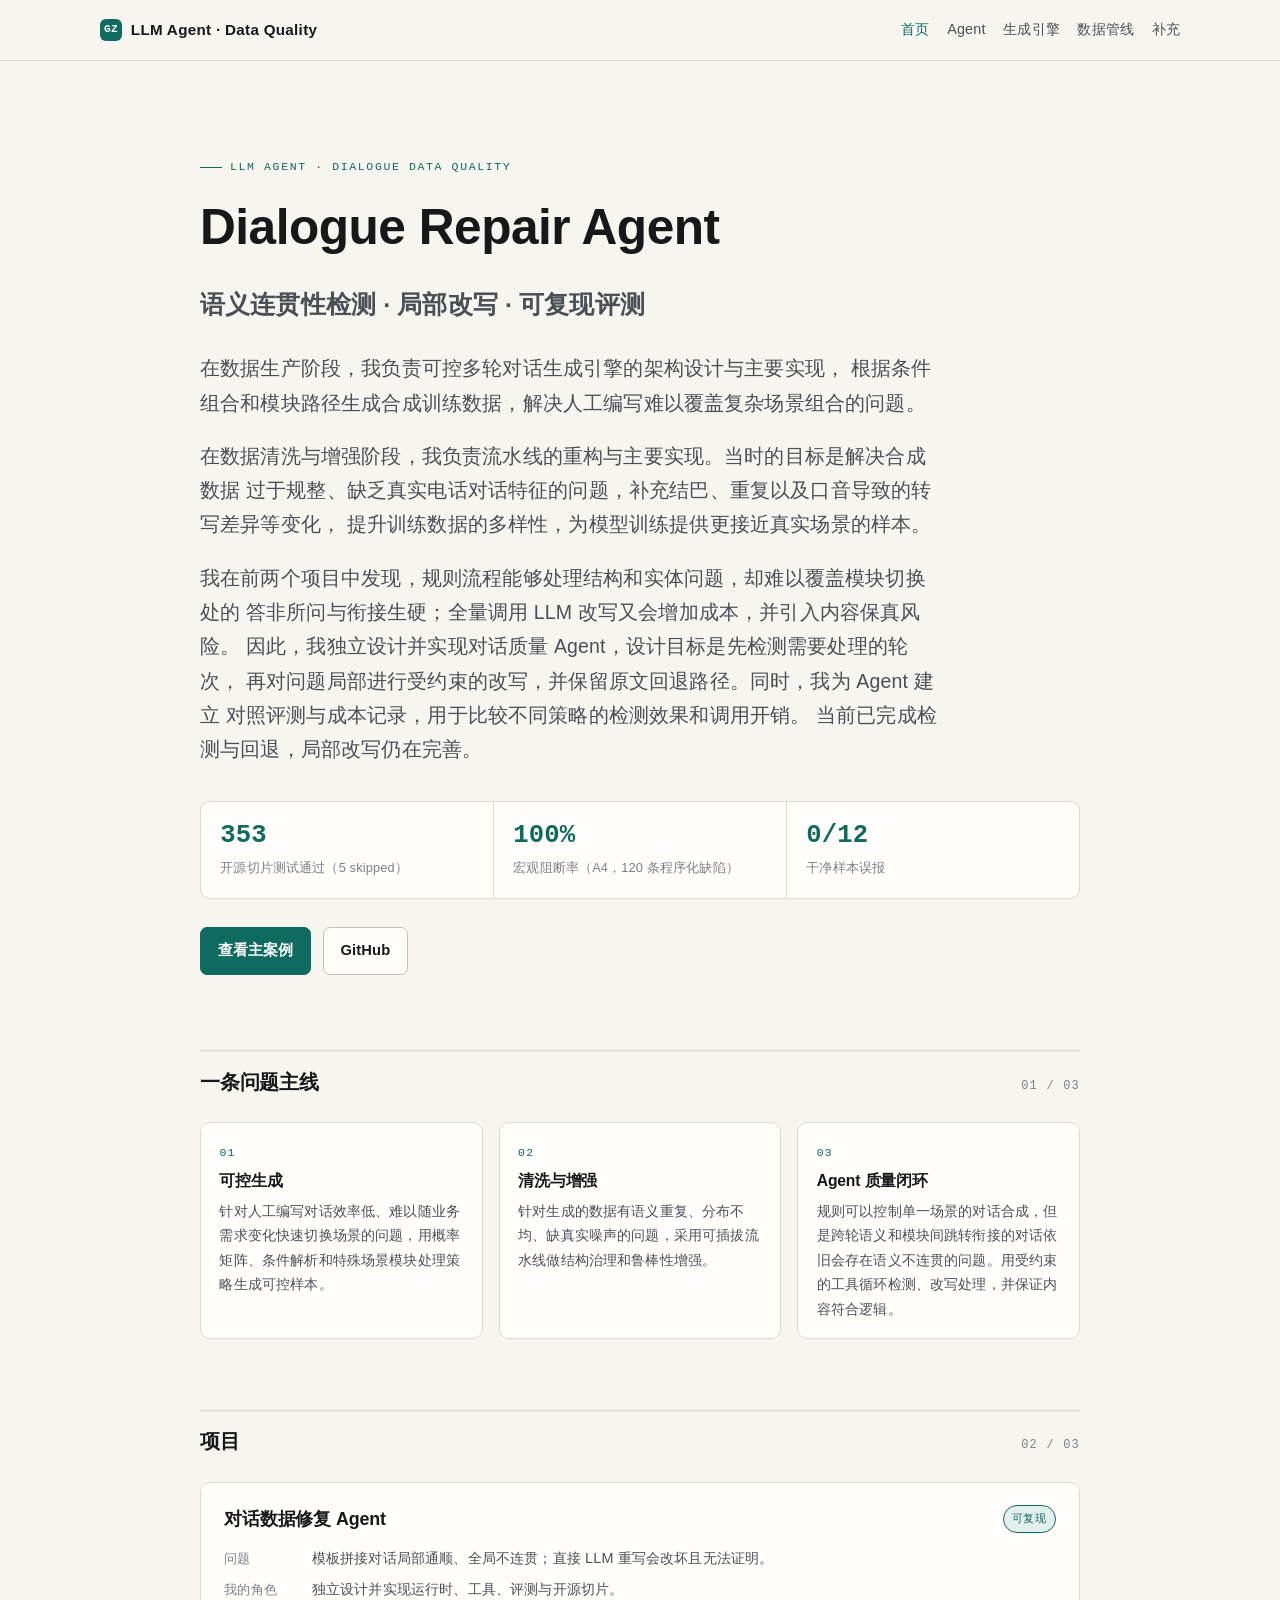
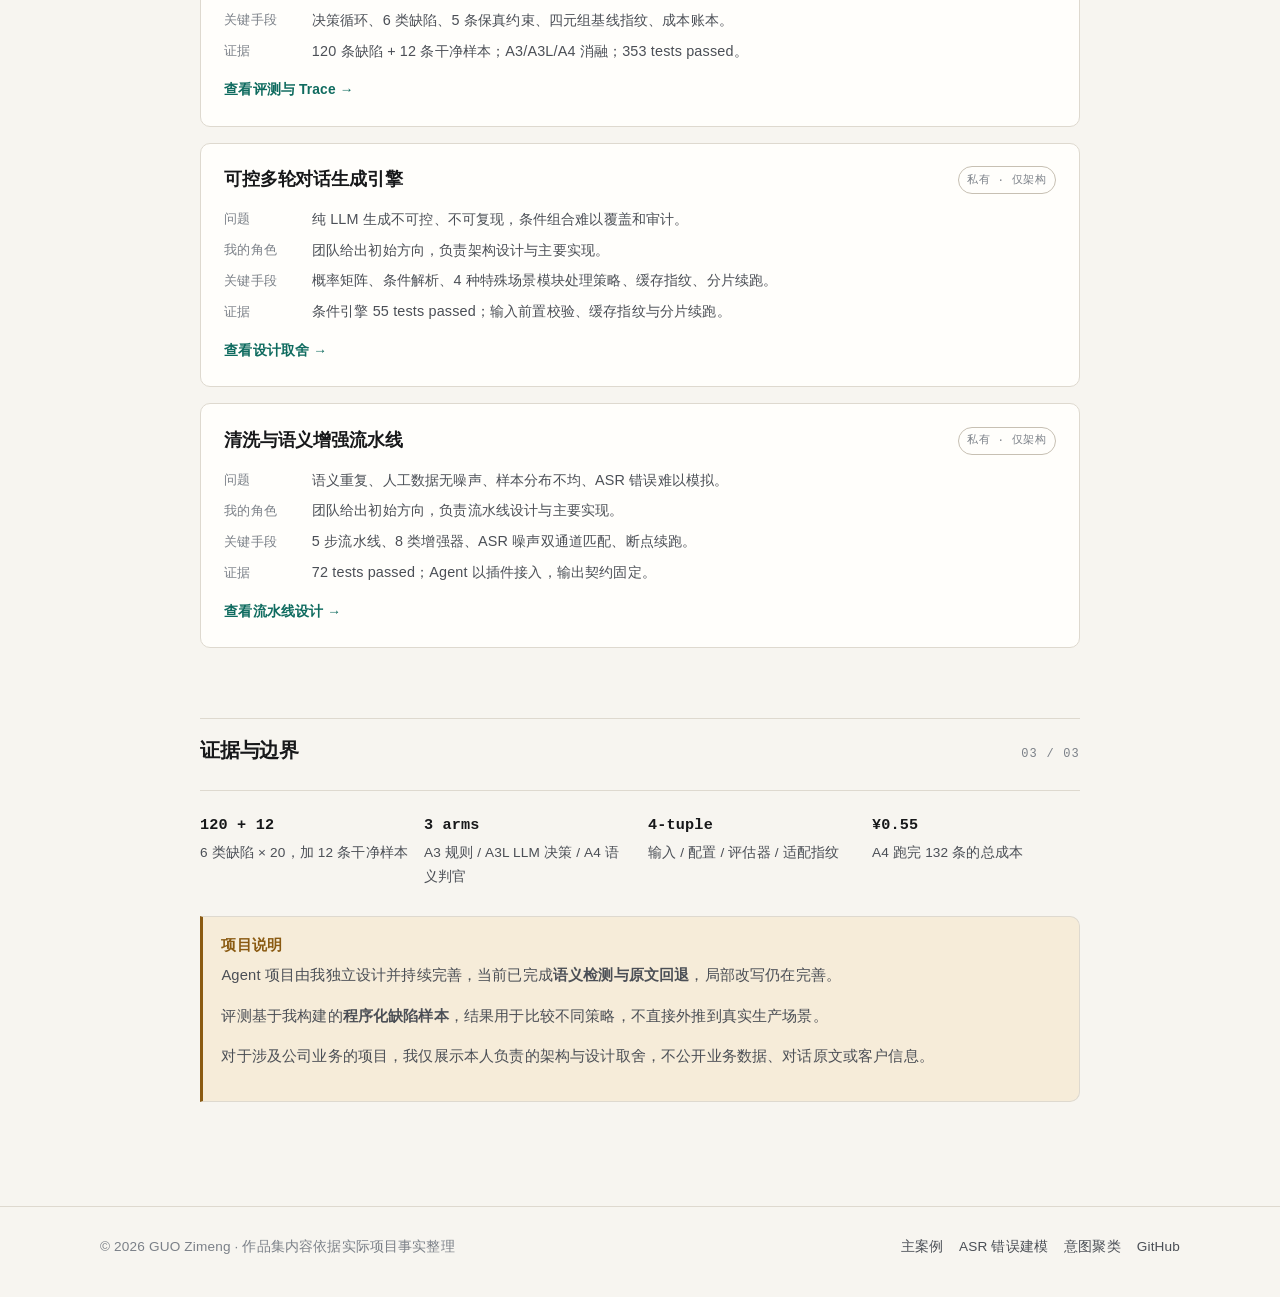
==== index.html @ b01780f3 "docs: enhance clarity in agent and generator documentation" ====
<!DOCTYPE html>
<html lang="zh-CN">
<head>
  <meta charset="utf-8">
  <meta name="viewport" content="width=device-width, initial-scale=1">
  <title>LLM Agent · 对话数据质量 | Portfolio</title>
  <meta name="description" content="LLM Agent 工程作品集：可控多轮对话生成、训练数据清洗与增强、可复现评测的对话修复 Agent。">
  <meta name="theme-color" content="#f7f5f0">
  <link rel="stylesheet" href="assets/css/site.css">
  <script src="assets/js/site.js" defer></script>
</head>
<body>
  <a class="skip-link" href="#main">跳到正文</a>

  <header class="site-header">
    <div class="wrap-wide">
      <a class="brand" href="index.html">
        <span class="brand-mark" aria-hidden="true">GZ</span>
        <span>LLM Agent · Data Quality</span>
      </a>
      <nav class="site-nav" aria-label="主导航">
        <a href="index.html" aria-current="page">首页</a>
        <a href="cases/agent/index.html">Agent</a>
        <a href="cases/generator/index.html">生成引擎</a>
        <a href="cases/pipeline/index.html">数据管线</a>
        <a class="optional" href="notes/asr-error-modeling.html">补充</a>
      </nav>
    </div>
  </header>

  <main id="main">
    <section class="hero">
      <div class="wrap">
        <p class="eyebrow">LLM Agent · Dialogue Data Quality</p>
        <h1>Dialogue Repair Agent</h1>
        <p class="hero-subtitle">语义连贯性检测 · 局部改写 · 可复现评测</p>
        <div class="lede">
          <p>
            在数据生产阶段，我负责可控多轮对话生成引擎的架构设计与主要实现，
            根据条件组合和模块路径生成合成训练数据，解决人工编写难以覆盖复杂场景组合的问题。
          </p>
          <p>
            在数据清洗与增强阶段，我负责流水线的重构与主要实现。当时的目标是解决合成数据
            过于规整、缺乏真实电话对话特征的问题，补充结巴、重复以及口音导致的转写差异等变化，
            提升训练数据的多样性，为模型训练提供更接近真实场景的样本。
          </p>
          <p>
            我在前两个项目中发现，规则流程能够处理结构和实体问题，却难以覆盖模块切换处的
            答非所问与衔接生硬；全量调用 LLM 改写又会增加成本，并引入内容保真风险。
            因此，我独立设计并实现对话质量 Agent，设计目标是先检测需要处理的轮次，
            再对问题局部进行受约束的改写，并保留原文回退路径。同时，我为 Agent 建立
            对照评测与成本记录，用于比较不同策略的检测效果和调用开销。
            当前已完成检测与回退，局部改写仍在完善。
          </p>
        </div>

        <div class="stats" aria-label="关键结果">
          <div class="stat">
            <div class="stat-value">353</div>
            <div class="stat-label">开源切片测试通过（5 skipped）</div>
          </div>
          <div class="stat">
            <div class="stat-value">100%</div>
            <div class="stat-label">宏观阻断率（A4，120 条程序化缺陷）</div>
          </div>
          <div class="stat">
            <div class="stat-value">0/12</div>
            <div class="stat-label">干净样本误报</div>
          </div>
        </div>

        <div class="actions">
          <a class="btn btn-primary" href="cases/agent/index.html">查看主案例</a>
          <a class="btn" href="https://github.com/Soleil-gzm/dialogue-repair-agent">GitHub</a>
        </div>
      </div>
    </section>

    <section class="section">
      <div class="wrap">
        <div class="section-head">
          <h2>一条问题主线</h2>
          <span class="section-index">01 / 03</span>
        </div>
        <div class="lineage">
          <article class="lineage-step">
            <h3>可控生成</h3>
            <p>针对人工编写对话效率低、难以随业务需求变化快速切换场景的问题，用概率矩阵、条件解析和特殊场景模块处理策略生成可控样本。</p>
          </article>
          <article class="lineage-step">
            <h3>清洗与增强</h3>
            <p>针对生成的数据有语义重复、分布不均、缺真实噪声的问题，采用可插拔流水线做结构治理和鲁棒性增强。</p>
          </article>
          <article class="lineage-step">
            <h3>Agent 质量闭环</h3>
            <p>规则可以控制单一场景的对话合成，但是跨轮语义和模块间跳转衔接的对话依旧会存在语义不连贯的问题。用受约束的工具循环检测、改写处理，并保证内容符合逻辑。</p>
          </article>
        </div>
      </div>
    </section>

    <section class="section">
      <div class="wrap">
        <div class="section-head">
          <h2>项目</h2>
          <span class="section-index">02 / 03</span>
        </div>
        <div class="cards">
          <a class="card" href="cases/agent/index.html">
            <div class="card-top">
              <h3>对话数据修复 Agent</h3>
              <span class="card-tag live">可复现</span>
            </div>
            <dl>
              <dt>问题</dt>
              <dd>模板拼接对话局部通顺、全局不连贯；直接 LLM 重写会改坏且无法证明。</dd>
              <dt>我的角色</dt>
              <dd>独立设计并实现运行时、工具、评测与开源切片。</dd>
              <dt>关键手段</dt>
              <dd>决策循环、6 类缺陷、5 条保真约束、四元组基线指纹、成本账本。</dd>
              <dt>证据</dt>
              <dd>120 条缺陷 + 12 条干净样本；A3/A3L/A4 消融；353 tests passed。</dd>
            </dl>
            <span class="card-more">查看评测与 Trace →</span>
          </a>

          <a class="card" href="cases/generator/index.html">
            <div class="card-top">
              <h3>可控多轮对话生成引擎</h3>
              <span class="card-tag">私有 · 仅架构</span>
            </div>
            <dl>
              <dt>问题</dt>
              <dd>纯 LLM 生成不可控、不可复现，条件组合难以覆盖和审计。</dd>
              <dt>我的角色</dt>
              <dd>团队给出初始方向，负责架构设计与主要实现。</dd>
              <dt>关键手段</dt>
              <dd>概率矩阵、条件解析、4 种特殊场景模块处理策略、缓存指纹、分片续跑。</dd>
              <dt>证据</dt>
              <dd>条件引擎 55 tests passed；输入前置校验、缓存指纹与分片续跑。</dd>
            </dl>
            <span class="card-more">查看设计取舍 →</span>
          </a>

          <a class="card" href="cases/pipeline/index.html">
            <div class="card-top">
              <h3>清洗与语义增强流水线</h3>
              <span class="card-tag">私有 · 仅架构</span>
            </div>
            <dl>
              <dt>问题</dt>
              <dd>语义重复、人工数据无噪声、样本分布不均、ASR 错误难以模拟。</dd>
              <dt>我的角色</dt>
              <dd>团队给出初始方向，负责流水线设计与主要实现。</dd>
              <dt>关键手段</dt>
              <dd>5 步流水线、8 类增强器、ASR 噪声双通道匹配、断点续跑。</dd>
              <dt>证据</dt>
              <dd>72 tests passed；Agent 以插件接入，输出契约固定。</dd>
            </dl>
            <span class="card-more">查看流水线设计 →</span>
          </a>
        </div>
      </div>
    </section>

    <section class="section">
      <div class="wrap">
        <div class="section-head">
          <h2>证据与边界</h2>
          <span class="section-index">03 / 03</span>
        </div>
        <div class="evidence">
          <div><b>120 + 12</b>6 类缺陷 × 20，加 12 条干净样本</div>
          <div><b>3 arms</b>A3 规则 / A3L LLM 决策 / A4 语义判官</div>
          <div><b>4-tuple</b>输入 / 配置 / 评估器 / 适配指纹</div>
          <div><b>¥0.55</b>A4 跑完 132 条的总成本</div>
        </div>

        <div class="callout warn">
          <span class="callout-title">项目说明</span>
          <p>
            Agent 项目由我独立设计并持续完善，当前已完成<strong>语义检测与原文回退</strong>，局部改写仍在完善。
          </p>
          <p>
            评测基于我构建的<strong>程序化缺陷样本</strong>，结果用于比较不同策略，不直接外推到真实生产场景。
          </p>
          <p>
            对于涉及公司业务的项目，我仅展示本人负责的架构与设计取舍，不公开业务数据、对话原文或客户信息。
          </p>
        </div>
      </div>
    </section>
  </main>

  <footer class="site-footer">
    <div class="wrap-wide">
      <span>© 2026 GUO Zimeng · 作品集内容依据实际项目事实整理</span>
      <div class="footer-links">
        <a href="cases/agent/index.html">主案例</a>
        <a href="notes/asr-error-modeling.html">ASR 错误建模</a>
        <a href="notes/intent-clustering.html">意图聚类</a>
        <a href="https://github.com/Soleil-gzm/dialogue-repair-agent">GitHub</a>
      </div>
    </div>
  </footer>
</body>
</html>
---- assets/css/site.css ----
:root {
  --paper: #f7f5f0;
  --surface: #fffefb;
  --ink: #17181a;
  --ink-soft: #4b4f56;
  --ink-mute: #7b8088;
  --line: #ded9cf;
  --line-strong: #c7c0b3;
  --accent: #0f6b5f;
  --accent-soft: #e3efec;
  --warn: #8a5a12;
  --warn-soft: #f6ecd9;
  --code: #f1eee7;
  --radius: 10px;
  --shadow: 0 1px 2px rgba(23, 24, 26, 0.04), 0 8px 24px rgba(23, 24, 26, 0.05);
  --max: 880px;
  --wide: 1080px;
  --font: -apple-system, BlinkMacSystemFont, "Segoe UI", "Noto Sans SC",
    "PingFang SC", "Hiragino Sans GB", "Microsoft YaHei", sans-serif;
  --mono: ui-monospace, SFMono-Regular, "SF Mono", Menlo, Consolas,
    "Liberation Mono", monospace;
}

*,
*::before,
*::after {
  box-sizing: border-box;
}

html {
  -webkit-text-size-adjust: 100%;
  scroll-behavior: smooth;
}

body {
  margin: 0;
  background: var(--paper);
  color: var(--ink);
  font-family: var(--font);
  font-size: 16px;
  line-height: 1.75;
  letter-spacing: 0.01em;
}

img,
svg {
  max-width: 100%;
  height: auto;
}

a {
  color: var(--accent);
  text-decoration-thickness: 1px;
  text-underline-offset: 3px;
}

a:hover {
  text-decoration-thickness: 2px;
}

a:focus-visible,
button:focus-visible {
  outline: 2px solid var(--accent);
  outline-offset: 3px;
  border-radius: 3px;
}

h1,
h2,
h3,
h4 {
  line-height: 1.3;
  letter-spacing: -0.01em;
  margin: 0 0 0.6em;
}

h1 {
  font-size: clamp(2rem, 5vw, 3.1rem);
  font-weight: 700;
}

h2 {
  font-size: clamp(1.35rem, 3vw, 1.75rem);
  margin-top: 2.4em;
  padding-top: 1.1em;
  border-top: 1px solid var(--line);
}

h3 {
  font-size: 1.1rem;
  margin-top: 1.8em;
}

p {
  margin: 0 0 1em;
}

ul,
ol {
  padding-left: 1.3em;
  margin: 0 0 1em;
}

li {
  margin-bottom: 0.4em;
}

strong {
  font-weight: 650;
}

code {
  font-family: var(--mono);
  font-size: 0.88em;
  background: var(--code);
  border: 1px solid var(--line);
  border-radius: 4px;
  padding: 0.08em 0.35em;
}

pre {
  position: relative;
  background: #1d2024;
  color: #e9e6df;
  border-radius: var(--radius);
  padding: 1.1rem 1.2rem;
  overflow-x: auto;
  font-size: 0.85rem;
  line-height: 1.65;
  margin: 1.2em 0;
}

pre code {
  background: none;
  border: 0;
  padding: 0;
  color: inherit;
  font-size: inherit;
}

blockquote {
  margin: 1.4em 0;
  padding: 0.2em 0 0.2em 1.1em;
  border-left: 3px solid var(--line-strong);
  color: var(--ink-soft);
}

table {
  width: 100%;
  border-collapse: collapse;
  margin: 1.2em 0;
  font-size: 0.92rem;
}

th,
td {
  text-align: left;
  padding: 0.65em 0.7em;
  border-bottom: 1px solid var(--line);
  vertical-align: top;
}

th {
  font-weight: 650;
  color: var(--ink-soft);
  font-size: 0.82rem;
  letter-spacing: 0.06em;
  text-transform: uppercase;
  border-bottom-color: var(--line-strong);
}

tbody tr:hover {
  background: rgba(15, 107, 95, 0.035);
}

.wrap {
  width: min(100% - 2.5rem, var(--max));
  margin-inline: auto;
}

.wrap-wide {
  width: min(100% - 2.5rem, var(--wide));
  margin-inline: auto;
}

/* ---------- header ---------- */

.site-header {
  position: sticky;
  top: 0;
  z-index: 20;
  background: rgba(247, 245, 240, 0.92);
  border-bottom: 1px solid var(--line);
  backdrop-filter: blur(10px);
}

.site-header .wrap-wide {
  display: flex;
  align-items: center;
  justify-content: space-between;
  gap: 1rem;
  min-height: 60px;
}

.brand {
  display: flex;
  align-items: center;
  gap: 0.55rem;
  color: var(--ink);
  text-decoration: none;
  font-weight: 650;
  font-size: 0.95rem;
  letter-spacing: 0.02em;
}

.brand-mark {
  width: 22px;
  height: 22px;
  border-radius: 6px;
  background: var(--accent);
  color: #fff;
  display: grid;
  place-items: center;
  font-family: var(--mono);
  font-size: 0.7rem;
  font-weight: 700;
}

.site-nav {
  display: flex;
  align-items: center;
  gap: 1.1rem;
  font-size: 0.9rem;
}

.site-nav a {
  color: var(--ink-soft);
  text-decoration: none;
}

.site-nav a:hover,
.site-nav a[aria-current="page"] {
  color: var(--accent);
}

/* ---------- hero ---------- */

.hero {
  padding: clamp(3rem, 8vw, 5.5rem) 0 2.5rem;
}

.hero-subtitle {
  margin-top: -0.25em;
  color: var(--ink-soft);
  font-size: clamp(1.2rem, 2.5vw, 1.55rem);
  font-weight: 600;
}

.eyebrow {
  display: inline-flex;
  align-items: center;
  gap: 0.5rem;
  font-family: var(--mono);
  font-size: 0.72rem;
  letter-spacing: 0.14em;
  text-transform: uppercase;
  color: var(--accent);
  margin-bottom: 1.1rem;
}

.eyebrow::before {
  content: "";
  width: 22px;
  height: 1px;
  background: var(--accent);
}

.lede {
  font-size: clamp(1.05rem, 2.2vw, 1.22rem);
  color: var(--ink-soft);
  max-width: 38em;
  margin-bottom: 1.6em;
}

.actions {
  display: flex;
  flex-wrap: wrap;
  gap: 0.7rem;
  margin-top: 1.8rem;
}

.btn {
  display: inline-flex;
  align-items: center;
  gap: 0.45rem;
  padding: 0.62rem 1.05rem;
  border-radius: 7px;
  border: 1px solid var(--line-strong);
  background: var(--surface);
  color: var(--ink);
  text-decoration: none;
  font-size: 0.92rem;
  font-weight: 600;
  transition: border-color 0.15s ease, background 0.15s ease;
}

.btn:hover {
  border-color: var(--accent);
  background: var(--accent-soft);
}

.btn-primary {
  background: var(--accent);
  border-color: var(--accent);
  color: #fff;
}

.btn-primary:hover {
  background: #0b544b;
  border-color: #0b544b;
  color: #fff;
}

/* ---------- stats ---------- */

.stats {
  display: grid;
  grid-template-columns: repeat(3, minmax(0, 1fr));
  gap: 1px;
  background: var(--line);
  border: 1px solid var(--line);
  border-radius: var(--radius);
  overflow: hidden;
  margin: 2.2rem 0 0;
}

.stat {
  background: var(--surface);
  padding: 1.15rem 1.2rem;
}

.stat-value {
  font-family: var(--mono);
  font-size: clamp(1.25rem, 3vw, 1.6rem);
  font-weight: 700;
  color: var(--accent);
  line-height: 1.2;
}

.stat-label {
  font-size: 0.8rem;
  color: var(--ink-mute);
  margin-top: 0.35rem;
}

/* ---------- sections ---------- */

.section {
  padding: 2.2rem 0;
}

.section-head {
  display: flex;
  align-items: baseline;
  justify-content: space-between;
  gap: 1rem;
  border-top: 1px solid var(--line);
  padding-top: 1.1rem;
  margin-bottom: 1.6rem;
}

.section-head h2 {
  margin: 0;
  padding: 0;
  border: 0;
  font-size: 1.25rem;
}

.section-index {
  font-family: var(--mono);
  font-size: 0.75rem;
  color: var(--ink-mute);
  letter-spacing: 0.1em;
}

/* ---------- lineage ---------- */

.lineage {
  display: grid;
  grid-template-columns: repeat(3, minmax(0, 1fr));
  gap: 1rem;
  counter-reset: step;
}

.lineage-step {
  position: relative;
  background: var(--surface);
  border: 1px solid var(--line);
  border-radius: var(--radius);
  padding: 1.2rem 1.15rem 1.1rem;
}

.lineage-step::before {
  counter-increment: step;
  content: "0" counter(step);
  display: block;
  font-family: var(--mono);
  font-size: 0.72rem;
  color: var(--accent);
  letter-spacing: 0.1em;
  margin-bottom: 0.55rem;
}

.lineage-step h3 {
  font-size: 0.98rem;
  margin: 0 0 0.45rem;
}

.lineage-step p {
  font-size: 0.87rem;
  color: var(--ink-soft);
  margin: 0;
}

.lineage-arrow {
  display: none;
}

/* ---------- project cards ---------- */

.cards {
  display: grid;
  gap: 1rem;
}

.card {
  display: block;
  background: var(--surface);
  border: 1px solid var(--line);
  border-radius: var(--radius);
  padding: 1.4rem 1.45rem;
  text-decoration: none;
  color: inherit;
  transition: border-color 0.15s ease, box-shadow 0.15s ease,
    transform 0.15s ease;
}

.card:hover {
  border-color: var(--line-strong);
  box-shadow: var(--shadow);
  transform: translateY(-1px);
}

.card-top {
  display: flex;
  align-items: center;
  justify-content: space-between;
  gap: 1rem;
  margin-bottom: 0.5rem;
}

.card h3 {
  margin: 0;
  font-size: 1.12rem;
}

.card-tag {
  flex: none;
  font-family: var(--mono);
  font-size: 0.68rem;
  letter-spacing: 0.06em;
  padding: 0.22rem 0.5rem;
  border-radius: 999px;
  border: 1px solid var(--line-strong);
  color: var(--ink-mute);
  white-space: nowrap;
}

.card-tag.live {
  border-color: var(--accent);
  color: var(--accent);
  background: var(--accent-soft);
}

.card dl {
  display: grid;
  grid-template-columns: 5.2em minmax(0, 1fr);
  gap: 0.35rem 0.8rem;
  margin: 0.8rem 0 0;
  font-size: 0.9rem;
}

.card dt {
  color: var(--ink-mute);
  font-size: 0.8rem;
  padding-top: 0.1rem;
}

.card dd {
  margin: 0;
  color: var(--ink-soft);
}

.card-more {
  display: inline-block;
  margin-top: 0.9rem;
  font-size: 0.86rem;
  color: var(--accent);
  font-weight: 600;
}

/* ---------- evidence strip ---------- */

.evidence {
  display: grid;
  grid-template-columns: repeat(4, minmax(0, 1fr));
  gap: 1rem;
  padding: 1.3rem 0 0.4rem;
  border-top: 1px solid var(--line);
}

.evidence div {
  font-size: 0.85rem;
  color: var(--ink-soft);
}

.evidence b {
  display: block;
  font-family: var(--mono);
  font-size: 0.95rem;
  color: var(--ink);
  margin-bottom: 0.15rem;
}

/* ---------- callout ---------- */

.callout {
  border: 1px solid var(--line);
  border-left: 3px solid var(--accent);
  background: var(--surface);
  border-radius: 0 var(--radius) var(--radius) 0;
  padding: 1rem 1.15rem;
  margin: 1.4em 0;
  font-size: 0.92rem;
  color: var(--ink-soft);
}

.callout-title {
  display: block;
  font-weight: 650;
  color: var(--ink);
  margin-bottom: 0.3rem;
}

.callout.warn {
  border-left-color: var(--warn);
  background: var(--warn-soft);
}

.callout.warn .callout-title {
  color: var(--warn);
}

/* ---------- case page ---------- */

.breadcrumb {
  display: flex;
  flex-wrap: wrap;
  gap: 0.45rem;
  align-items: center;
  font-size: 0.8rem;
  color: var(--ink-mute);
  padding-top: 1.6rem;
}

.breadcrumb a {
  color: var(--ink-mute);
  text-decoration: none;
}

.breadcrumb a:hover {
  color: var(--accent);
}

.case-hero {
  padding: 1.4rem 0 1rem;
}

.case-hero h1 {
  font-size: clamp(1.75rem, 4vw, 2.5rem);
  margin-bottom: 0.5rem;
}

.case-meta {
  display: flex;
  flex-wrap: wrap;
  gap: 0.5rem;
  margin: 1rem 0 0;
  font-family: var(--mono);
  font-size: 0.72rem;
  color: var(--ink-mute);
}

.case-meta span {
  border: 1px solid var(--line-strong);
  border-radius: 999px;
  padding: 0.18rem 0.55rem;
}

.figure {
  margin: 1.6rem 0;
  padding: 1.1rem;
  background: var(--surface);
  border: 1px solid var(--line);
  border-radius: var(--radius);
  overflow-x: auto;
}

.figure img,
.figure svg {
  display: block;
  width: 100%;
  margin-inline: auto;
}

.figure figcaption {
  margin-top: 0.7rem;
  font-size: 0.8rem;
  color: var(--ink-mute);
  text-align: center;
}

.decisions {
  display: grid;
  gap: 0.9rem;
  margin: 1.2rem 0;
}

.decision {
  background: var(--surface);
  border: 1px solid var(--line);
  border-radius: var(--radius);
  padding: 1rem 1.15rem;
}

.decision h3 {
  margin: 0 0 0.35rem;
  font-size: 0.98rem;
}

.decision p {
  margin: 0;
  font-size: 0.9rem;
  color: var(--ink-soft);
}

.decision .why {
  display: inline-block;
  margin-top: 0.55rem;
  font-size: 0.82rem;
  color: var(--accent);
  font-family: var(--mono);
}

.next-prev {
  display: flex;
  justify-content: space-between;
  gap: 1rem;
  border-top: 1px solid var(--line);
  padding: 1.4rem 0 0;
  margin-top: 2.5rem;
  font-size: 0.9rem;
}

.next-prev a {
  text-decoration: none;
  font-weight: 600;
}

.next-prev .label {
  display: block;
  font-family: var(--mono);
  font-size: 0.68rem;
  letter-spacing: 0.1em;
  color: var(--ink-mute);
  text-transform: uppercase;
  margin-bottom: 0.2rem;
}

/* ---------- footer ---------- */

.site-footer {
  border-top: 1px solid var(--line);
  margin-top: 3rem;
  padding: 1.8rem 0 2.4rem;
  font-size: 0.85rem;
  color: var(--ink-mute);
}

.site-footer .wrap-wide {
  display: flex;
  flex-wrap: wrap;
  justify-content: space-between;
  gap: 1rem;
}

.site-footer a {
  color: var(--ink-soft);
  text-decoration: none;
}

.site-footer a:hover {
  color: var(--accent);
}

.footer-links {
  display: flex;
  flex-wrap: wrap;
  gap: 1rem;
}

/* ---------- utilities ---------- */

.muted {
  color: var(--ink-mute);
}

.small {
  font-size: 0.86rem;
}

.mono {
  font-family: var(--mono);
}

.nowrap {
  white-space: nowrap;
}

.copy-btn {
  position: absolute;
  top: 0.55rem;
  right: 0.55rem;
  padding: 0.2rem 0.5rem;
  border: 1px solid #4a4f56;
  border-radius: 5px;
  background: #2a2e33;
  color: #cfcabf;
  font-family: var(--mono);
  font-size: 0.68rem;
  cursor: pointer;
}

.copy-btn:hover {
  border-color: #8f958f;
  color: #fff;
}

.skip-link {
  position: absolute;
  left: -9999px;
  top: 0;
  background: var(--ink);
  color: #fff;
  padding: 0.6rem 1rem;
  z-index: 100;
}

.skip-link:focus {
  left: 0;
}

/* ---------- responsive ---------- */

@media (max-width: 760px) {
  .lineage,
  .stats,
  .evidence {
    grid-template-columns: 1fr;
  }

  .stats {
    gap: 1px;
  }

  .stat {
    display: flex;
    align-items: baseline;
    justify-content: space-between;
    gap: 1rem;
  }

  .stat-label {
    margin: 0;
    text-align: right;
  }

  .site-nav {
    gap: 0.75rem;
    font-size: 0.82rem;
  }

  .site-nav a.optional {
    display: none;
  }

  .card dl {
    grid-template-columns: 4.6em minmax(0, 1fr);
  }

  .next-prev {
    flex-direction: column;
  }
}

@media (prefers-reduced-motion: reduce) {
  html {
    scroll-behavior: auto;
  }

  .card,
  .btn {
    transition: none;
  }
}

@media print {
  .site-header,
  .actions,
  .next-prev,
  .site-footer {
    display: none;
  }

  body {
    background: #fff;
  }

  a {
    color: inherit;
  }
}
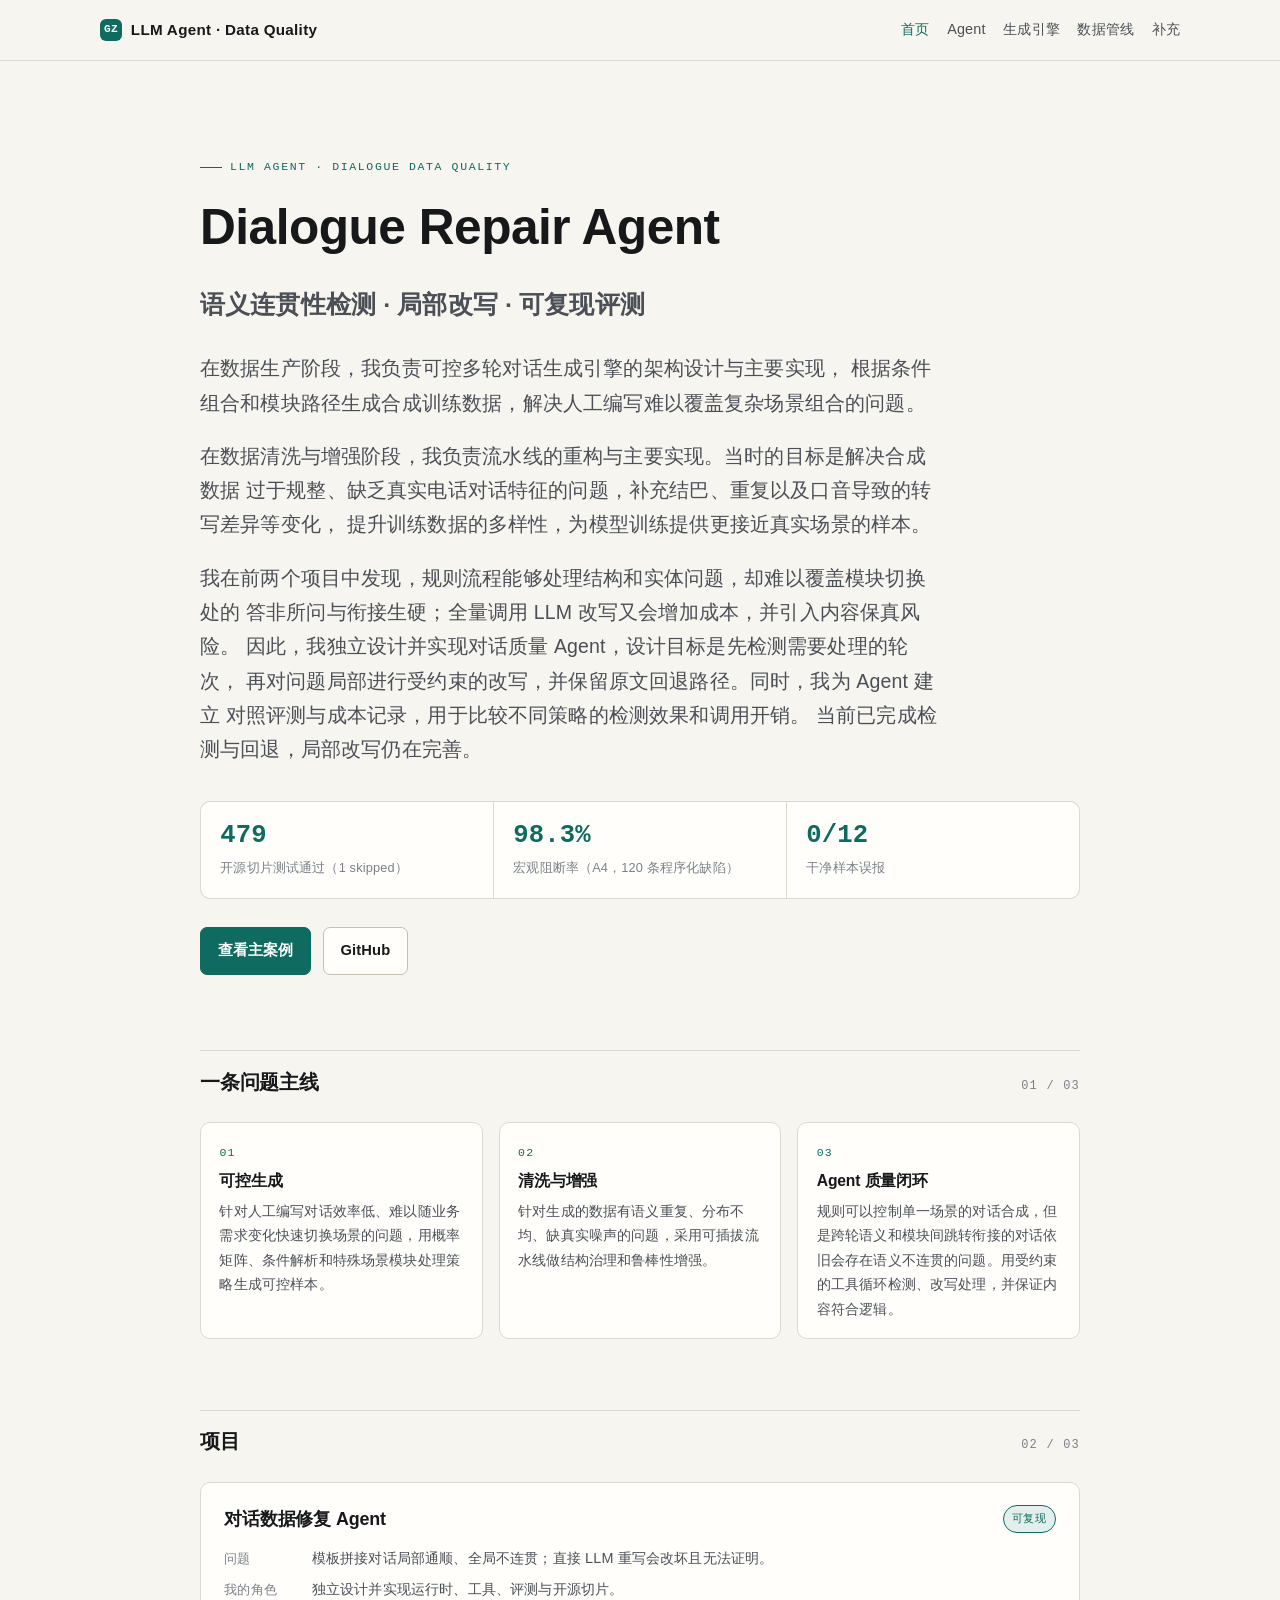
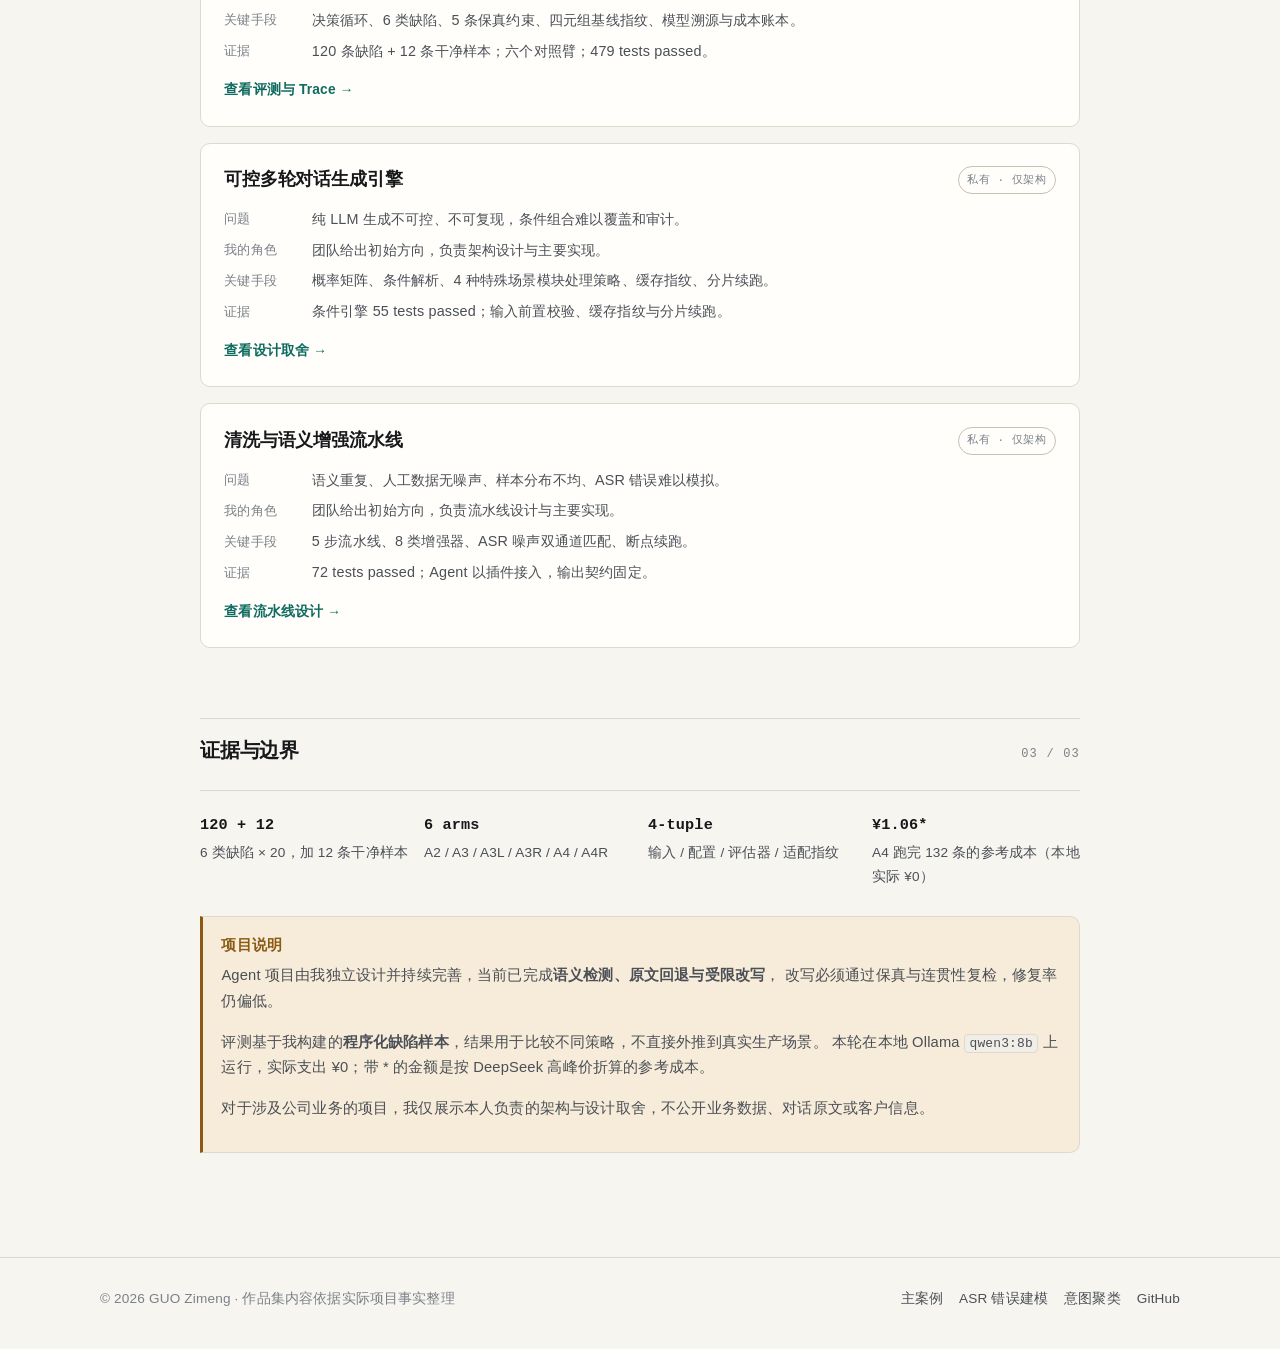
==== commit c485490e: "docs: publish six-arm local Ollama benchmark with reference cost" ====
--- a/index.html
+++ b/index.html
@@ -56,11 +56,11 @@
 
         <div class="stats" aria-label="关键结果">
           <div class="stat">
-            <div class="stat-value">353</div>
-            <div class="stat-label">开源切片测试通过（5 skipped）</div>
+            <div class="stat-value">479</div>
+            <div class="stat-label">开源切片测试通过（1 skipped）</div>
           </div>
           <div class="stat">
-            <div class="stat-value">100%</div>
+            <div class="stat-value">98.3%</div>
             <div class="stat-label">宏观阻断率（A4，120 条程序化缺陷）</div>
           </div>
           <div class="stat">
@@ -117,9 +117,9 @@
               <dt>我的角色</dt>
               <dd>独立设计并实现运行时、工具、评测与开源切片。</dd>
               <dt>关键手段</dt>
-              <dd>决策循环、6 类缺陷、5 条保真约束、四元组基线指纹、成本账本。</dd>
+              <dd>决策循环、6 类缺陷、5 条保真约束、四元组基线指纹、模型溯源与成本账本。</dd>
               <dt>证据</dt>
-              <dd>120 条缺陷 + 12 条干净样本；A3/A3L/A4 消融；353 tests passed。</dd>
+              <dd>120 条缺陷 + 12 条干净样本；六个对照臂；479 tests passed。</dd>
             </dl>
             <span class="card-more">查看评测与 Trace →</span>
           </a>
@@ -171,18 +171,21 @@
         </div>
         <div class="evidence">
           <div><b>120 + 12</b>6 类缺陷 × 20，加 12 条干净样本</div>
-          <div><b>3 arms</b>A3 规则 / A3L LLM 决策 / A4 语义判官</div>
+          <div><b>6 arms</b>A2 / A3 / A3L / A3R / A4 / A4R</div>
           <div><b>4-tuple</b>输入 / 配置 / 评估器 / 适配指纹</div>
-          <div><b>¥0.55</b>A4 跑完 132 条的总成本</div>
+          <div><b>¥1.06*</b>A4 跑完 132 条的参考成本（本地实际 ¥0）</div>
         </div>
 
         <div class="callout warn">
           <span class="callout-title">项目说明</span>
           <p>
-            Agent 项目由我独立设计并持续完善，当前已完成<strong>语义检测与原文回退</strong>，局部改写仍在完善。
+            Agent 项目由我独立设计并持续完善，当前已完成<strong>语义检测、原文回退与受限改写</strong>，
+            改写必须通过保真与连贯性复检，修复率仍偏低。
           </p>
           <p>
             评测基于我构建的<strong>程序化缺陷样本</strong>，结果用于比较不同策略，不直接外推到真实生产场景。
+            本轮在本地 Ollama <code>qwen3:8b</code> 上运行，实际支出 ¥0；带 * 的金额是按 DeepSeek
+            高峰价折算的参考成本。
           </p>
           <p>
             对于涉及公司业务的项目，我仅展示本人负责的架构与设计取舍，不公开业务数据、对话原文或客户信息。
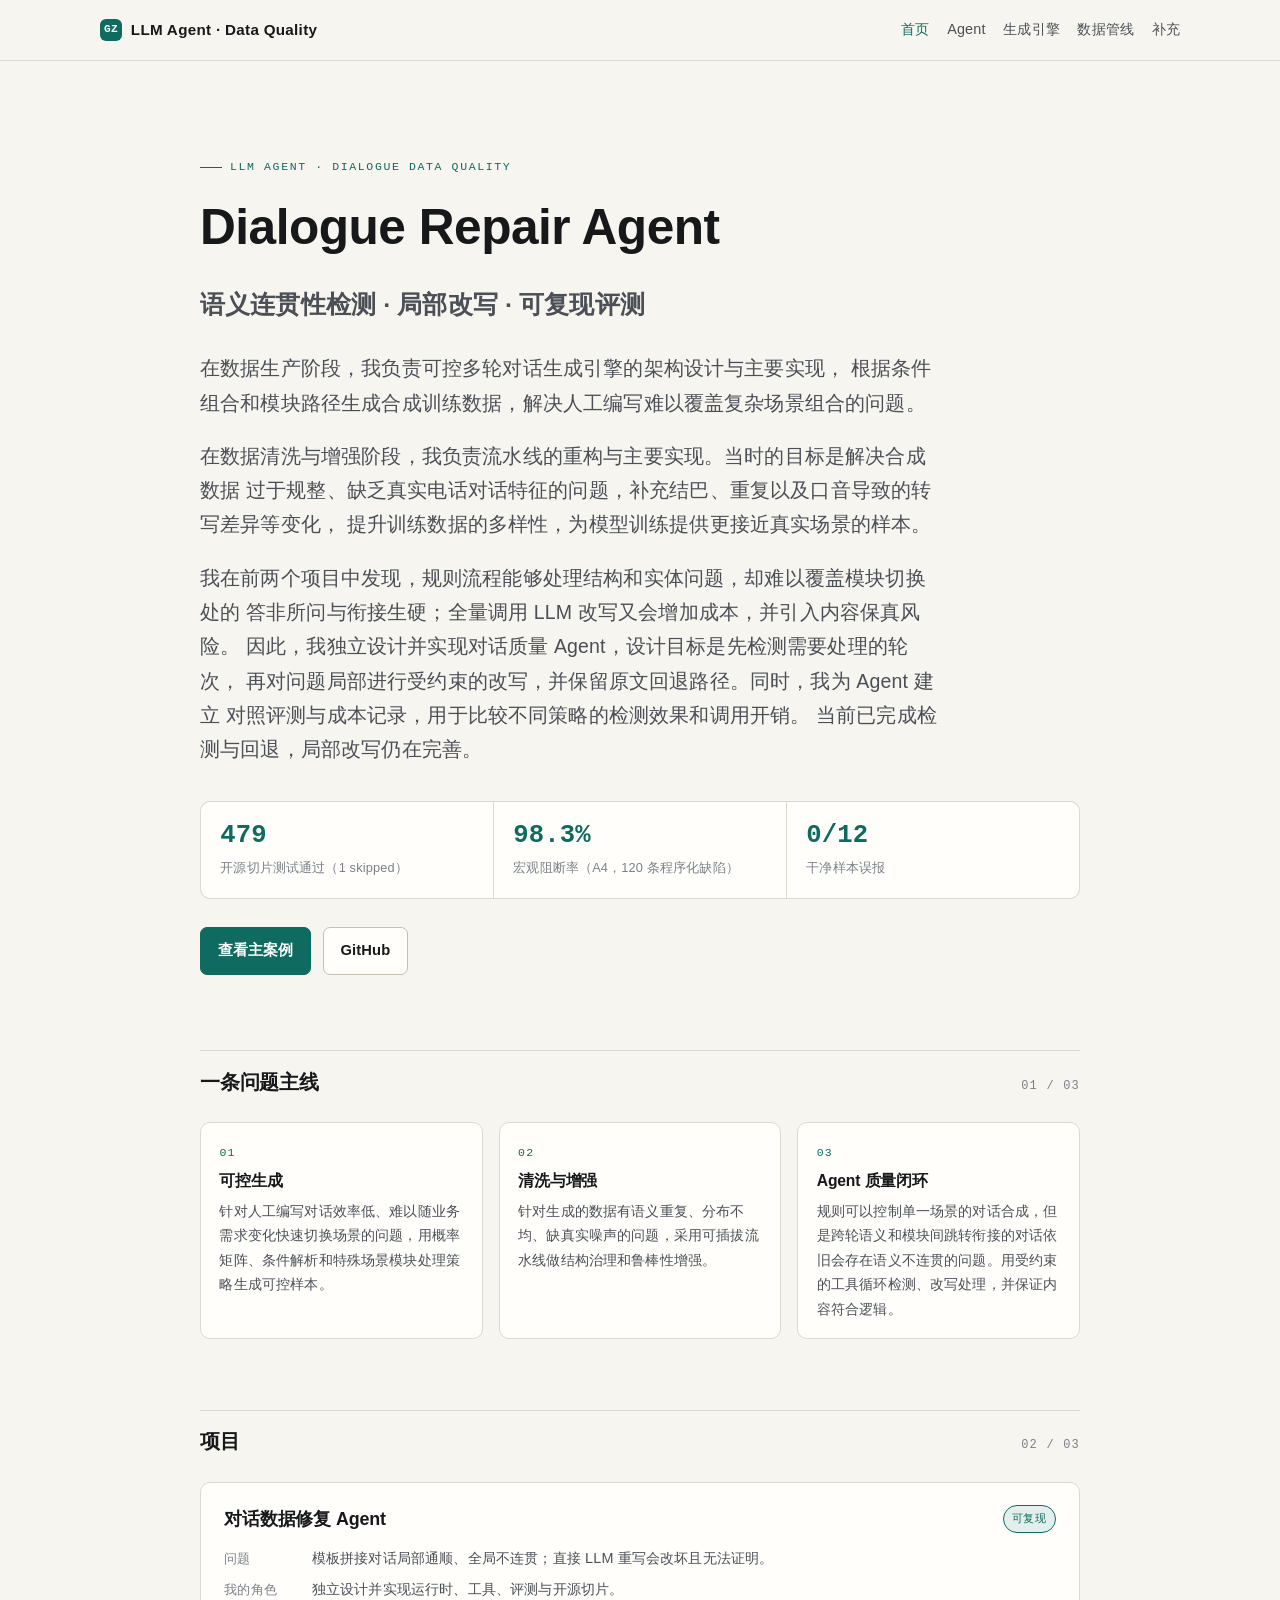
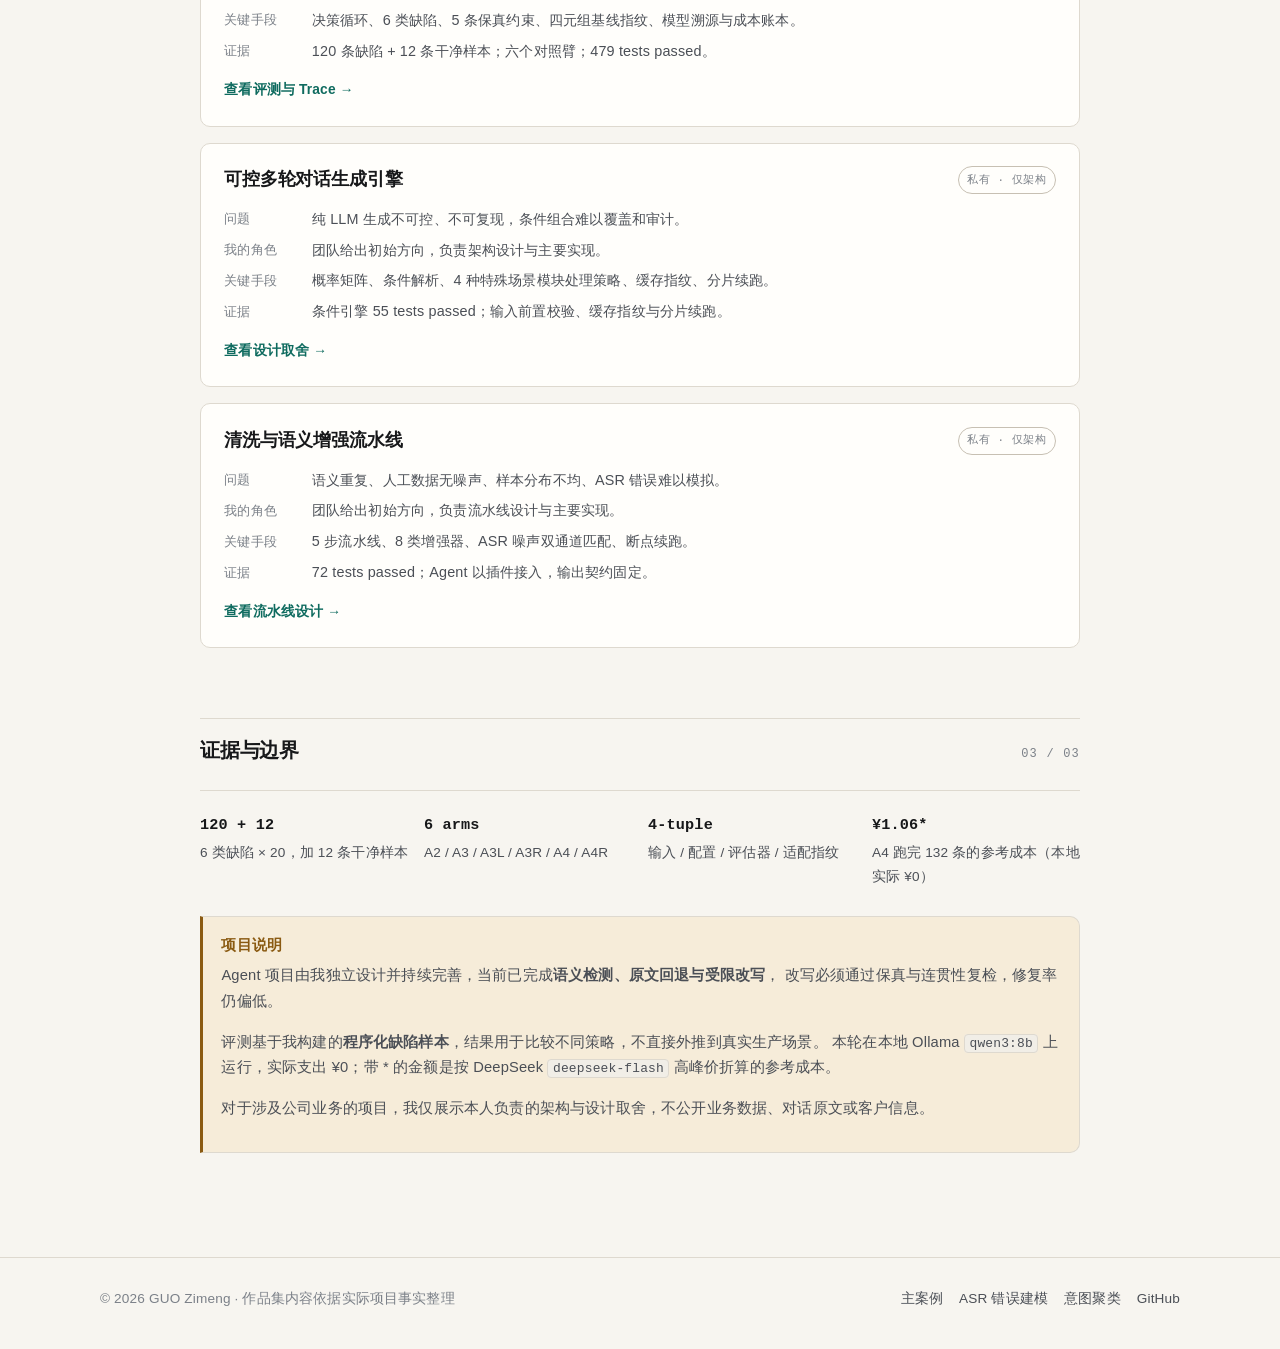
==== commit 78e90315: "docs: state reference pricing basis and refresh page metadata" ====
--- a/index.html
+++ b/index.html
@@ -185,7 +185,7 @@
           <p>
             评测基于我构建的<strong>程序化缺陷样本</strong>，结果用于比较不同策略，不直接外推到真实生产场景。
             本轮在本地 Ollama <code>qwen3:8b</code> 上运行，实际支出 ¥0；带 * 的金额是按 DeepSeek
-            高峰价折算的参考成本。
+            <code>deepseek-flash</code> 高峰价折算的参考成本。
           </p>
           <p>
             对于涉及公司业务的项目，我仅展示本人负责的架构与设计取舍，不公开业务数据、对话原文或客户信息。
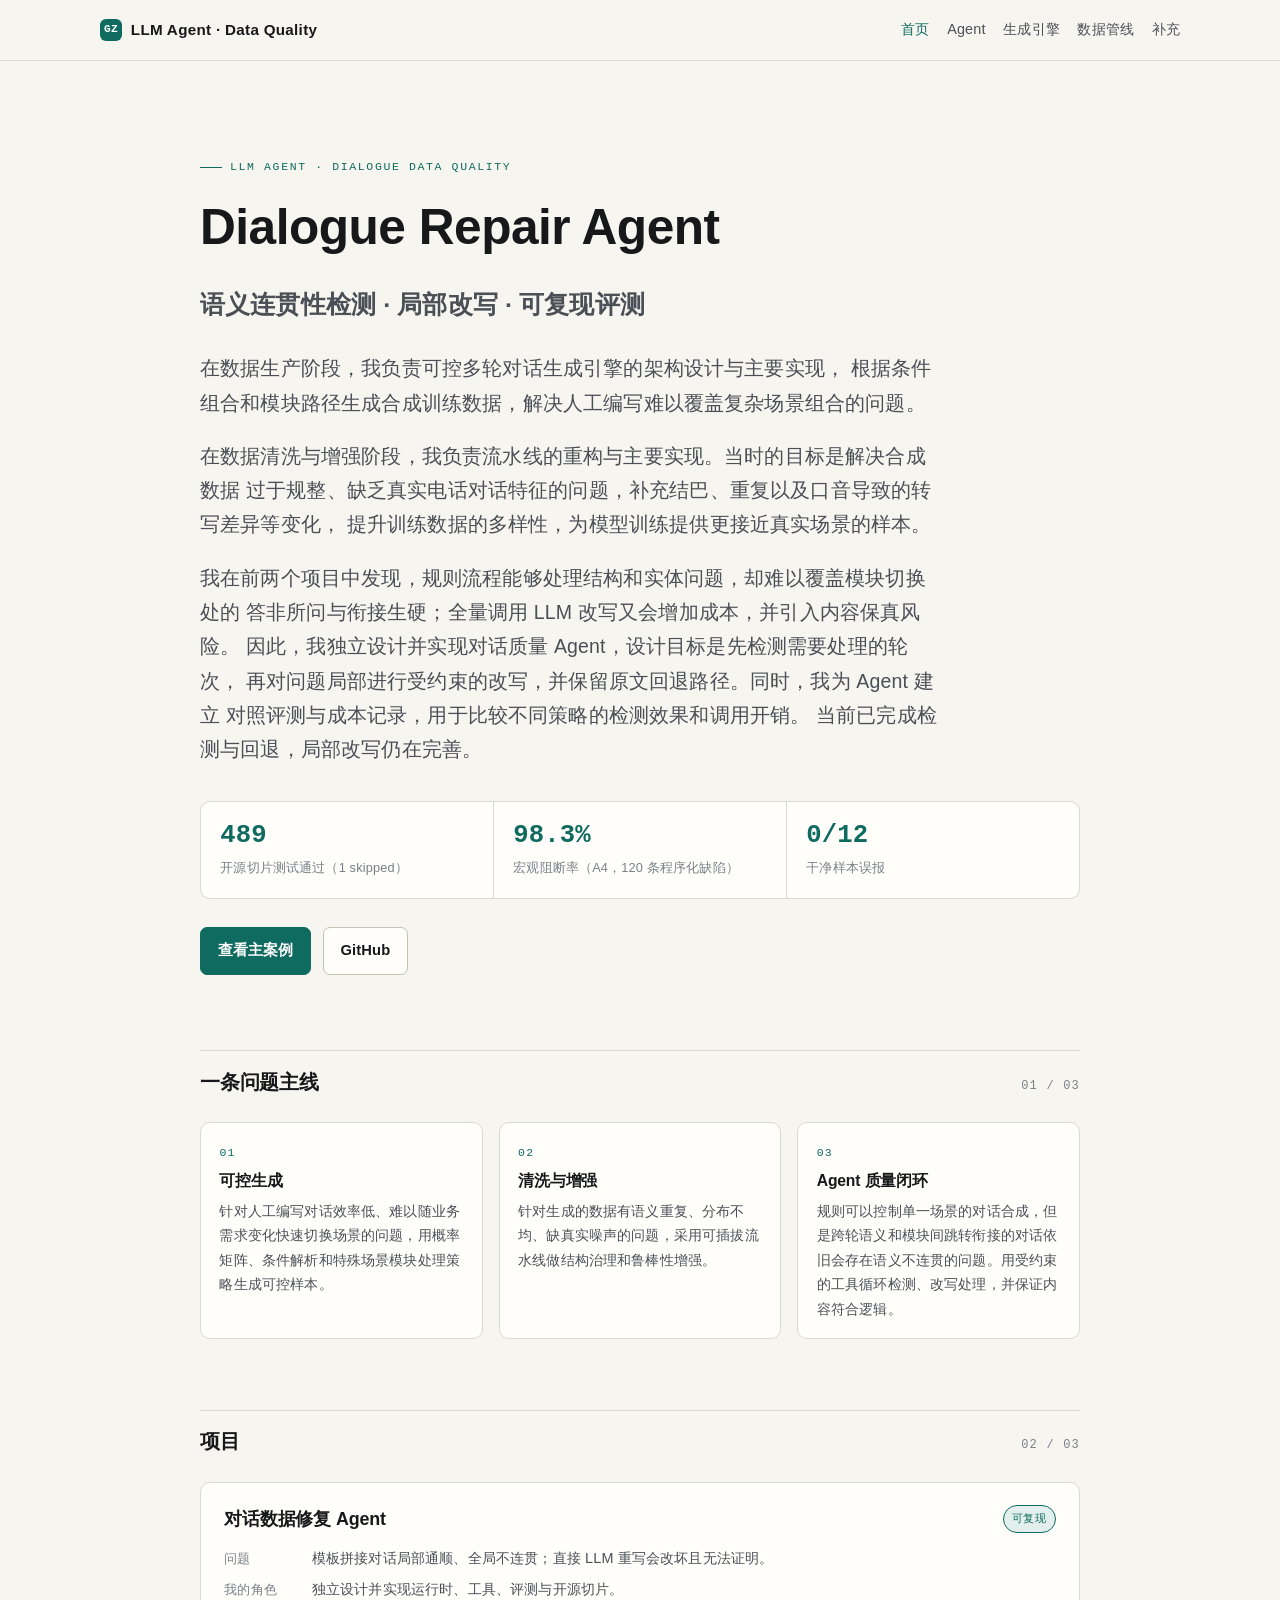
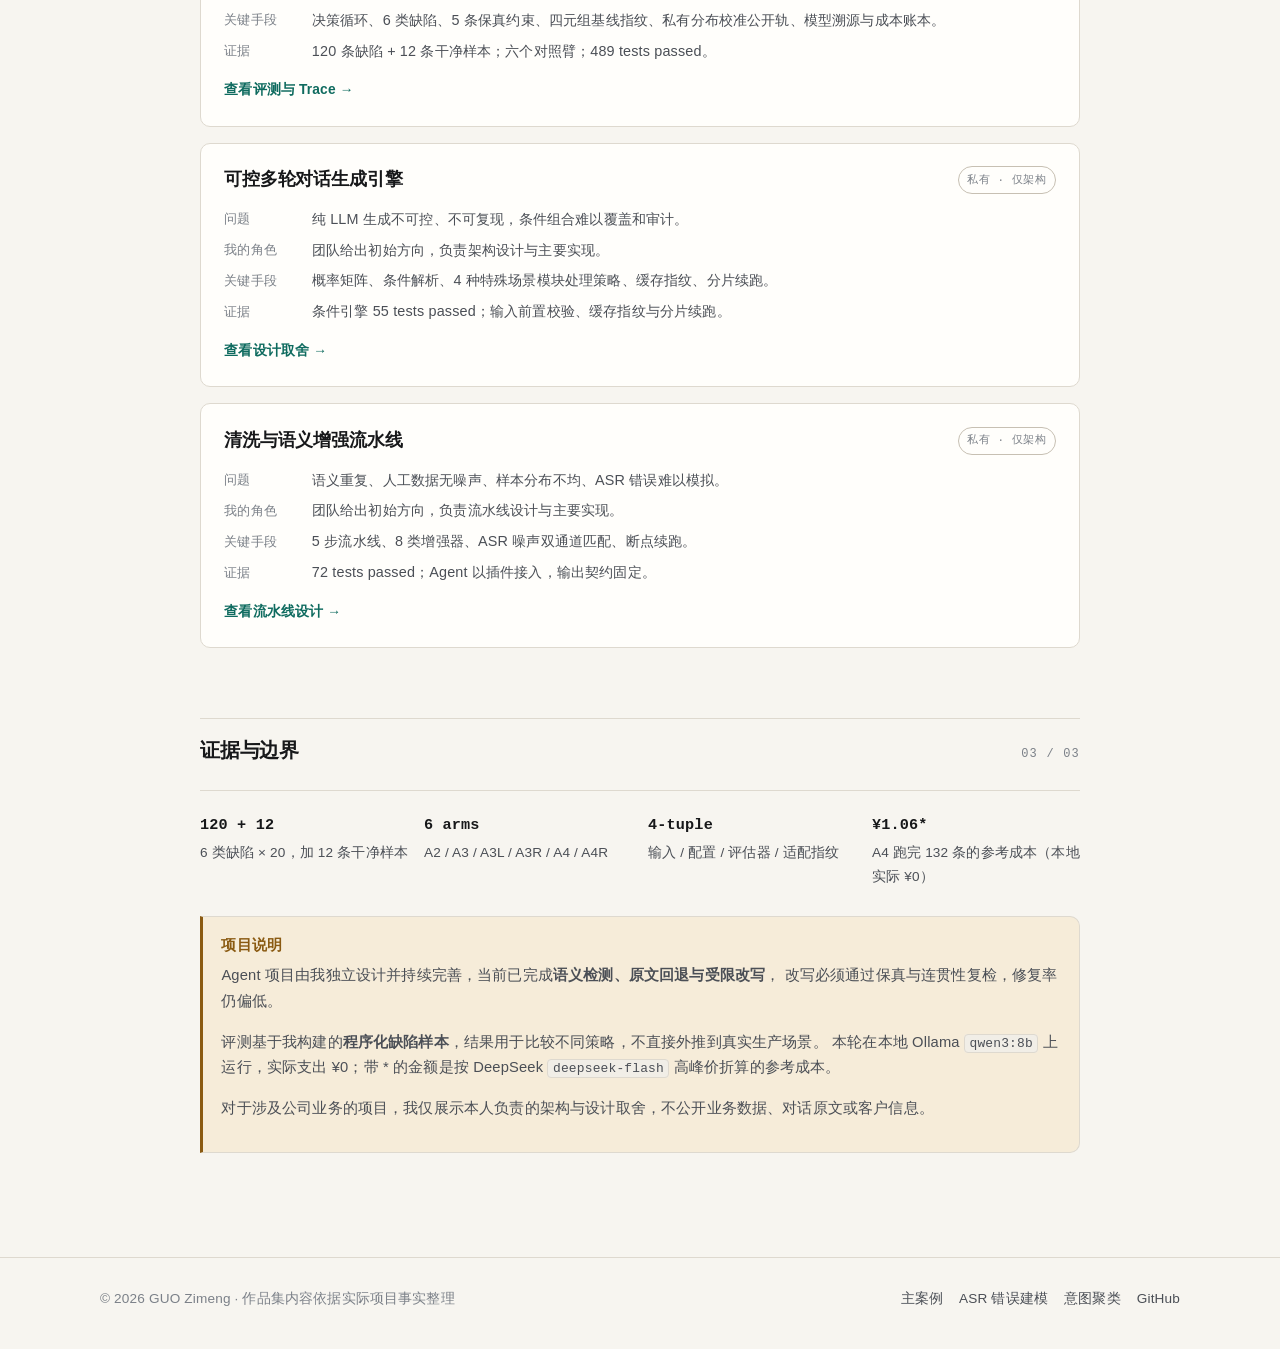
==== commit c2b14783: "docs: refresh portfolio summaries with calibrated public track" ====
--- a/index.html
+++ b/index.html
@@ -56,7 +56,7 @@
 
         <div class="stats" aria-label="关键结果">
           <div class="stat">
-            <div class="stat-value">479</div>
+            <div class="stat-value">489</div>
             <div class="stat-label">开源切片测试通过（1 skipped）</div>
           </div>
           <div class="stat">
@@ -117,9 +117,9 @@
               <dt>我的角色</dt>
               <dd>独立设计并实现运行时、工具、评测与开源切片。</dd>
               <dt>关键手段</dt>
-              <dd>决策循环、6 类缺陷、5 条保真约束、四元组基线指纹、模型溯源与成本账本。</dd>
+              <dd>决策循环、6 类缺陷、5 条保真约束、四元组基线指纹、私有分布校准公开轨、模型溯源与成本账本。</dd>
               <dt>证据</dt>
-              <dd>120 条缺陷 + 12 条干净样本；六个对照臂；479 tests passed。</dd>
+              <dd>120 条缺陷 + 12 条干净样本；六个对照臂；489 tests passed。</dd>
             </dl>
             <span class="card-more">查看评测与 Trace →</span>
           </a>
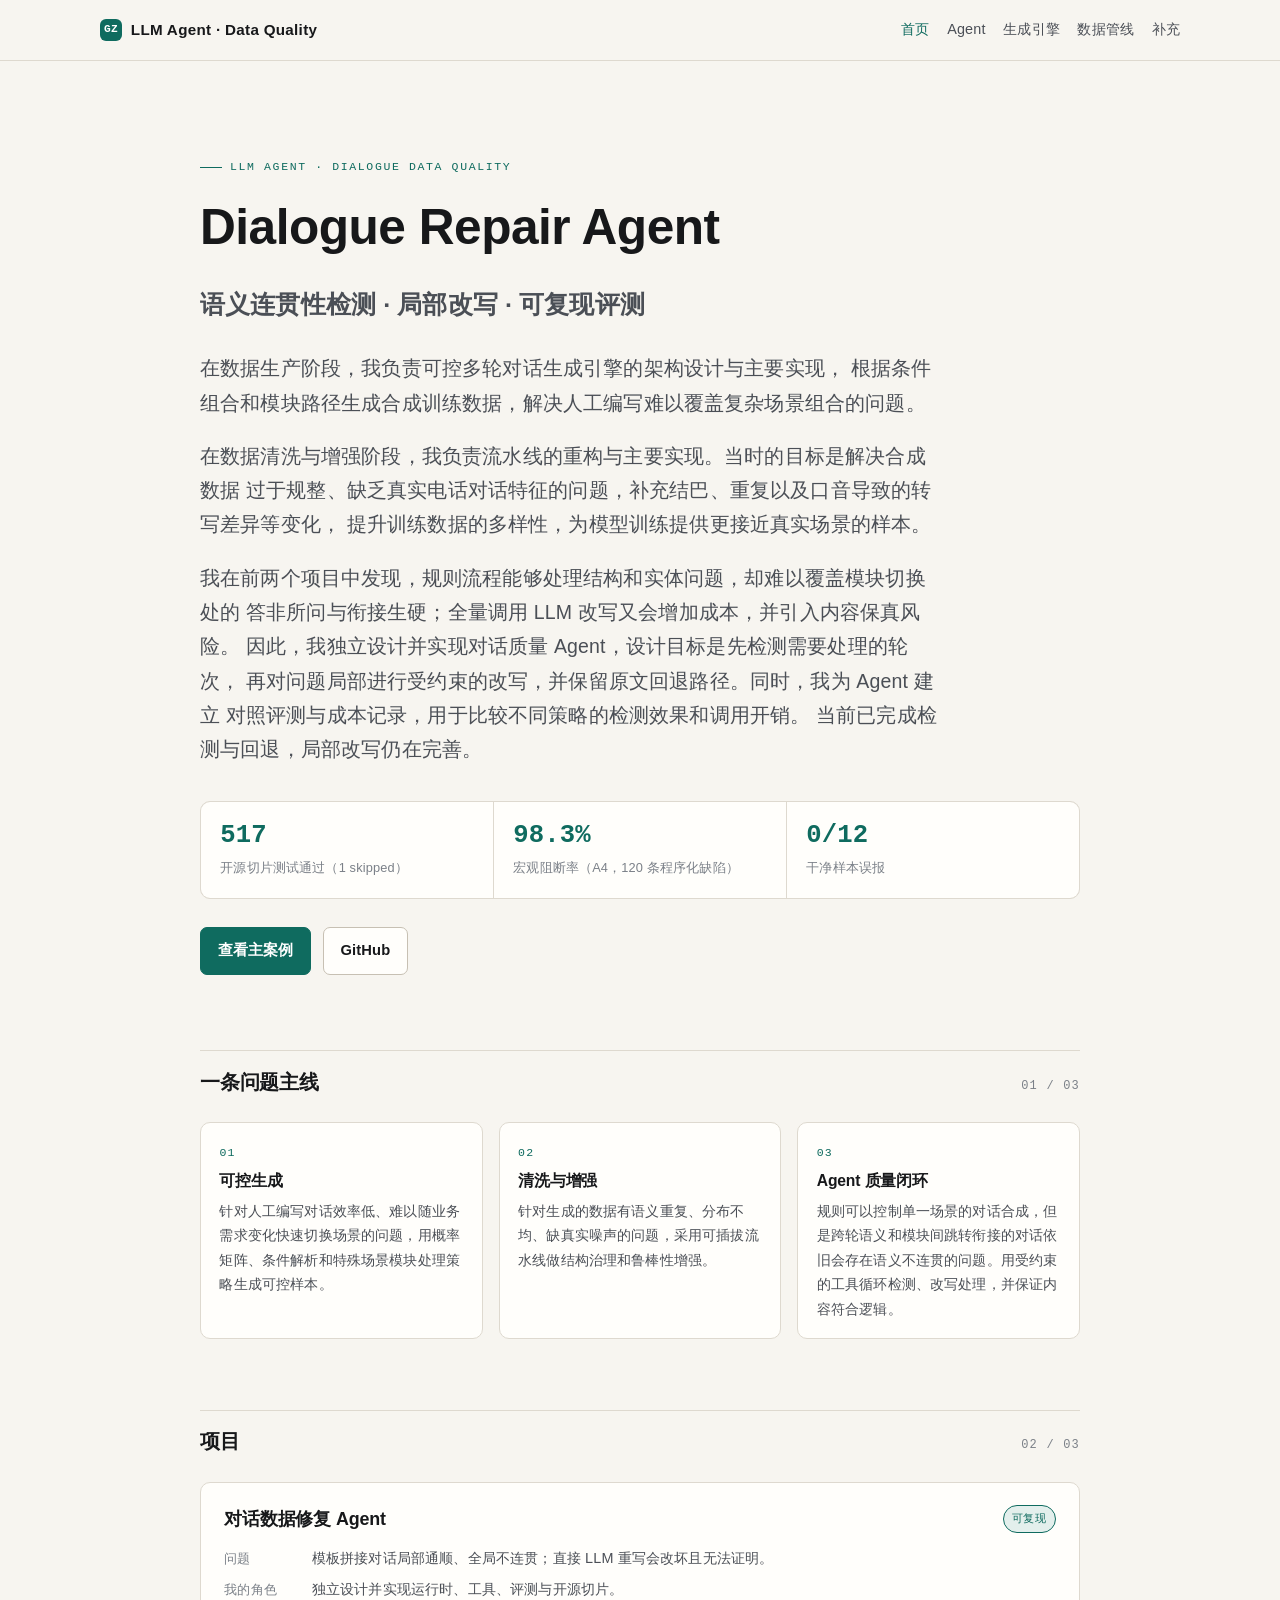
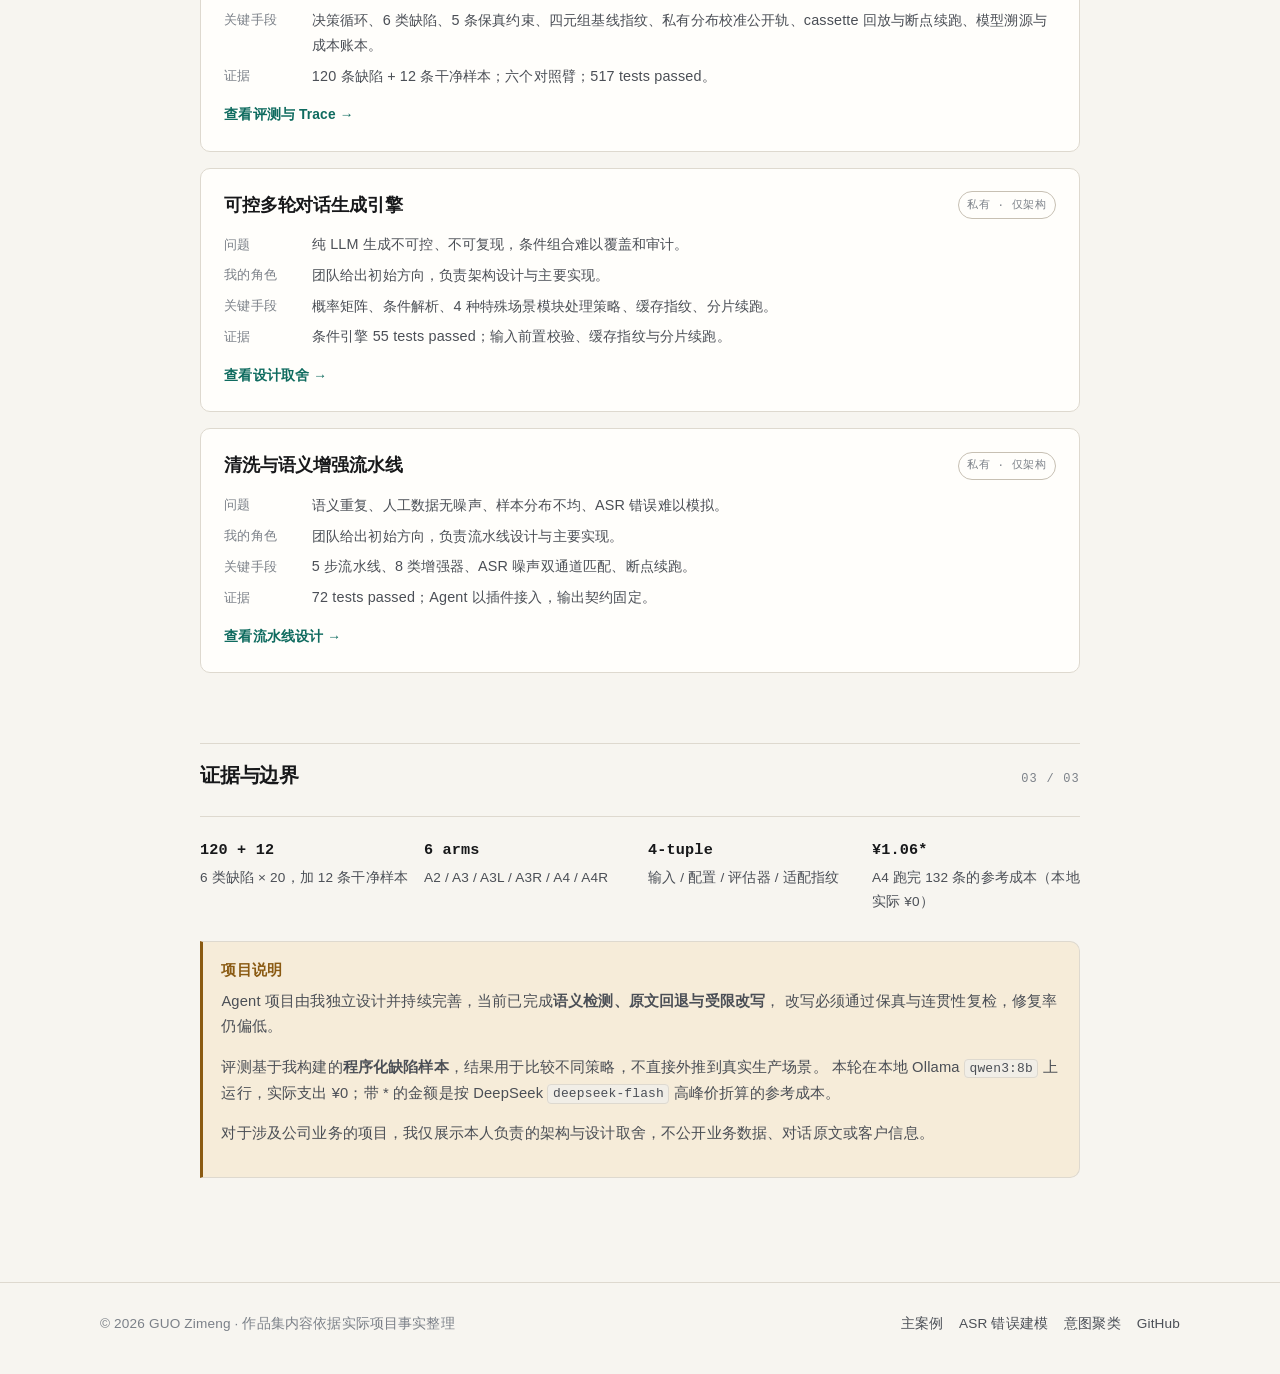
==== commit 382fa06c: "docs: sync portfolio with replay and checkpoint support" ====
--- a/index.html
+++ b/index.html
@@ -56,7 +56,7 @@
 
         <div class="stats" aria-label="关键结果">
           <div class="stat">
-            <div class="stat-value">489</div>
+            <div class="stat-value">517</div>
             <div class="stat-label">开源切片测试通过（1 skipped）</div>
           </div>
           <div class="stat">
@@ -117,9 +117,9 @@
               <dt>我的角色</dt>
               <dd>独立设计并实现运行时、工具、评测与开源切片。</dd>
               <dt>关键手段</dt>
-              <dd>决策循环、6 类缺陷、5 条保真约束、四元组基线指纹、私有分布校准公开轨、模型溯源与成本账本。</dd>
+              <dd>决策循环、6 类缺陷、5 条保真约束、四元组基线指纹、私有分布校准公开轨、cassette 回放与断点续跑、模型溯源与成本账本。</dd>
               <dt>证据</dt>
-              <dd>120 条缺陷 + 12 条干净样本；六个对照臂；489 tests passed。</dd>
+              <dd>120 条缺陷 + 12 条干净样本；六个对照臂；517 tests passed。</dd>
             </dl>
             <span class="card-more">查看评测与 Trace →</span>
           </a>
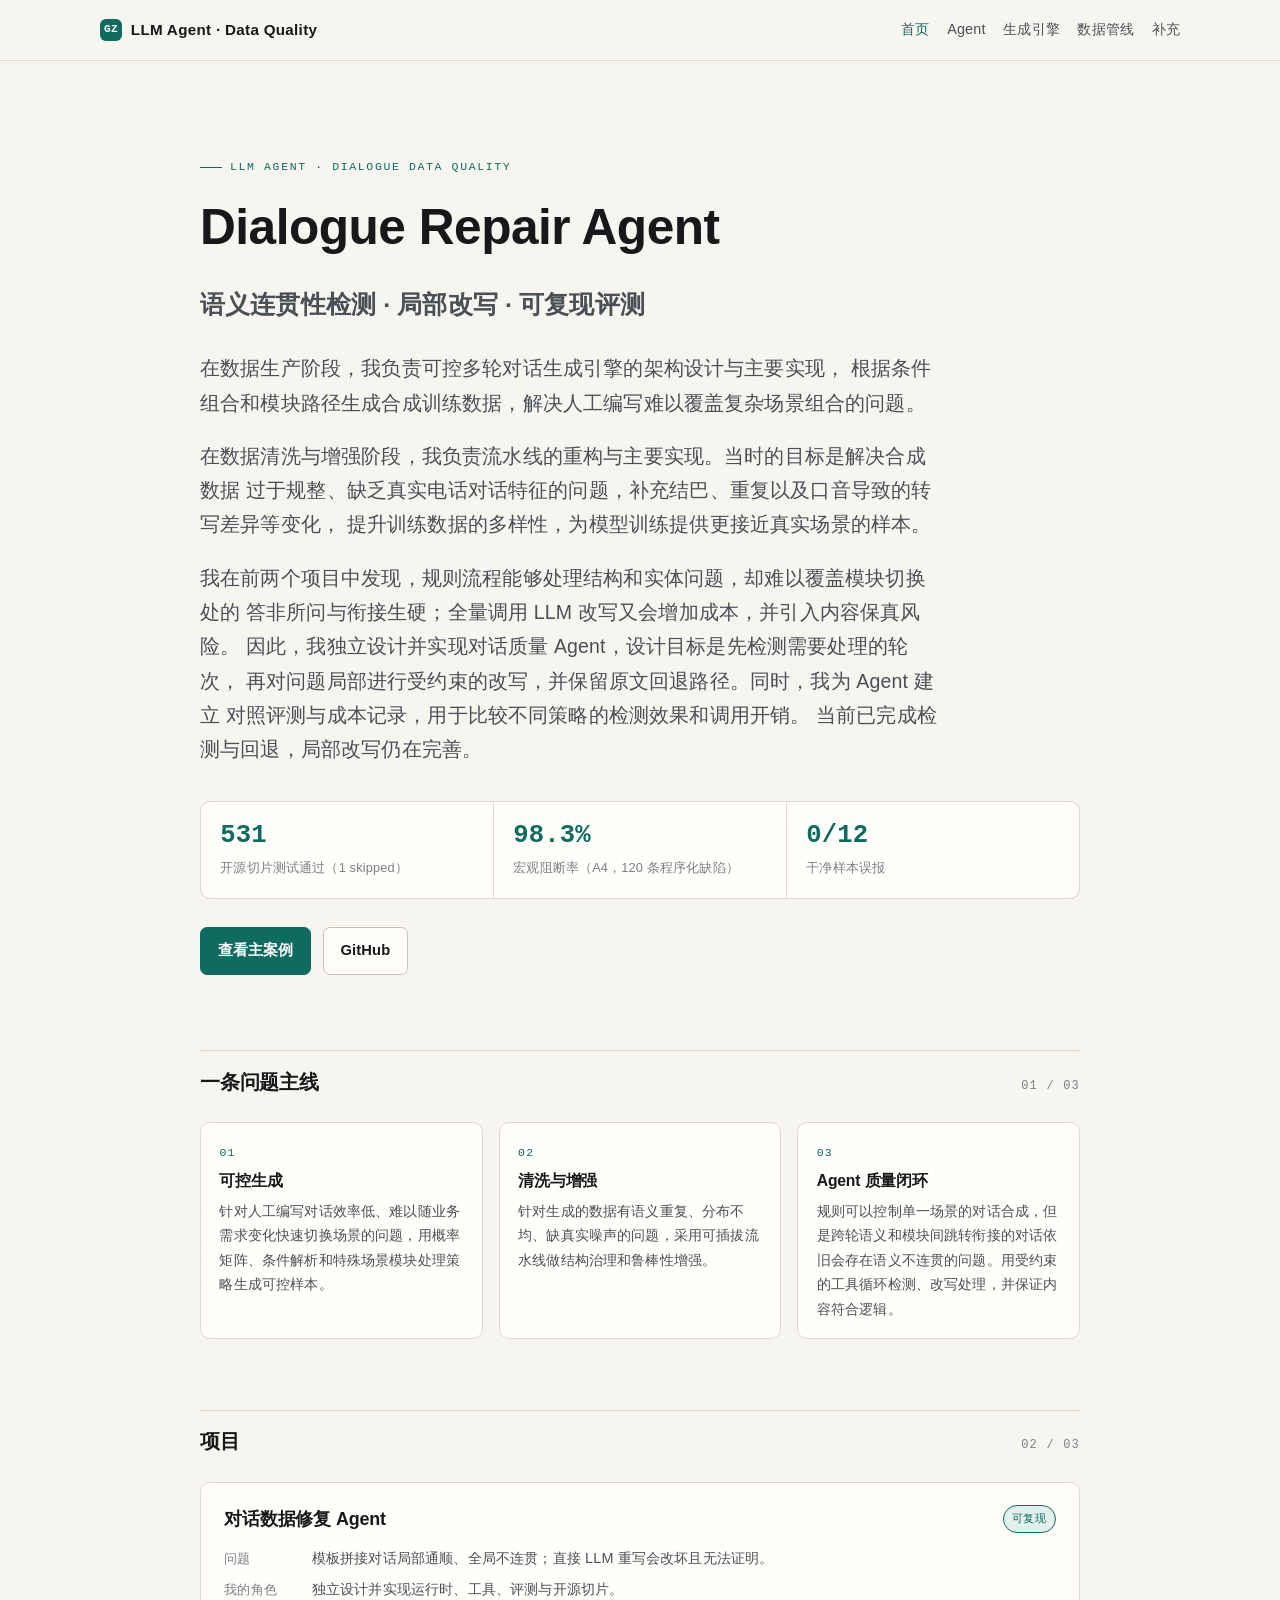
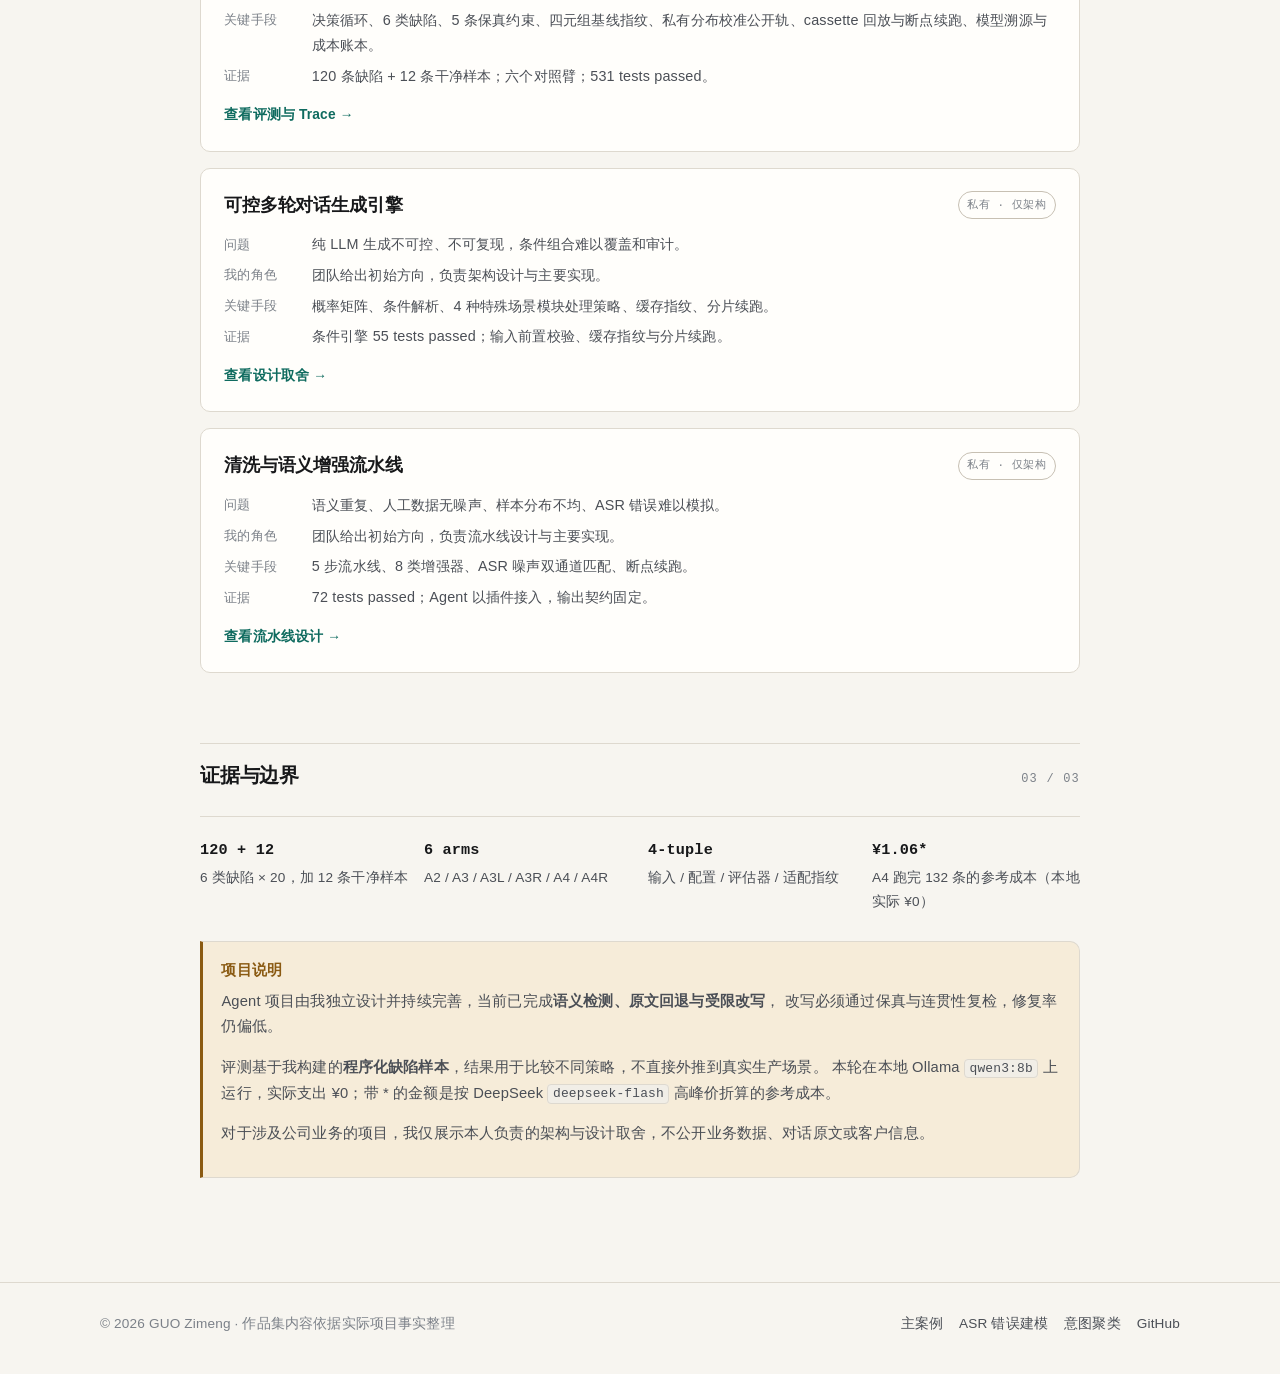
==== commit ded07b7b: "docs: sync portfolio with degradation metrics" ====
--- a/index.html
+++ b/index.html
@@ -56,7 +56,7 @@
 
         <div class="stats" aria-label="关键结果">
           <div class="stat">
-            <div class="stat-value">517</div>
+            <div class="stat-value">531</div>
             <div class="stat-label">开源切片测试通过（1 skipped）</div>
           </div>
           <div class="stat">
@@ -119,7 +119,7 @@
               <dt>关键手段</dt>
               <dd>决策循环、6 类缺陷、5 条保真约束、四元组基线指纹、私有分布校准公开轨、cassette 回放与断点续跑、模型溯源与成本账本。</dd>
               <dt>证据</dt>
-              <dd>120 条缺陷 + 12 条干净样本；六个对照臂；517 tests passed。</dd>
+              <dd>120 条缺陷 + 12 条干净样本；六个对照臂；531 tests passed。</dd>
             </dl>
             <span class="card-more">查看评测与 Trace →</span>
           </a>
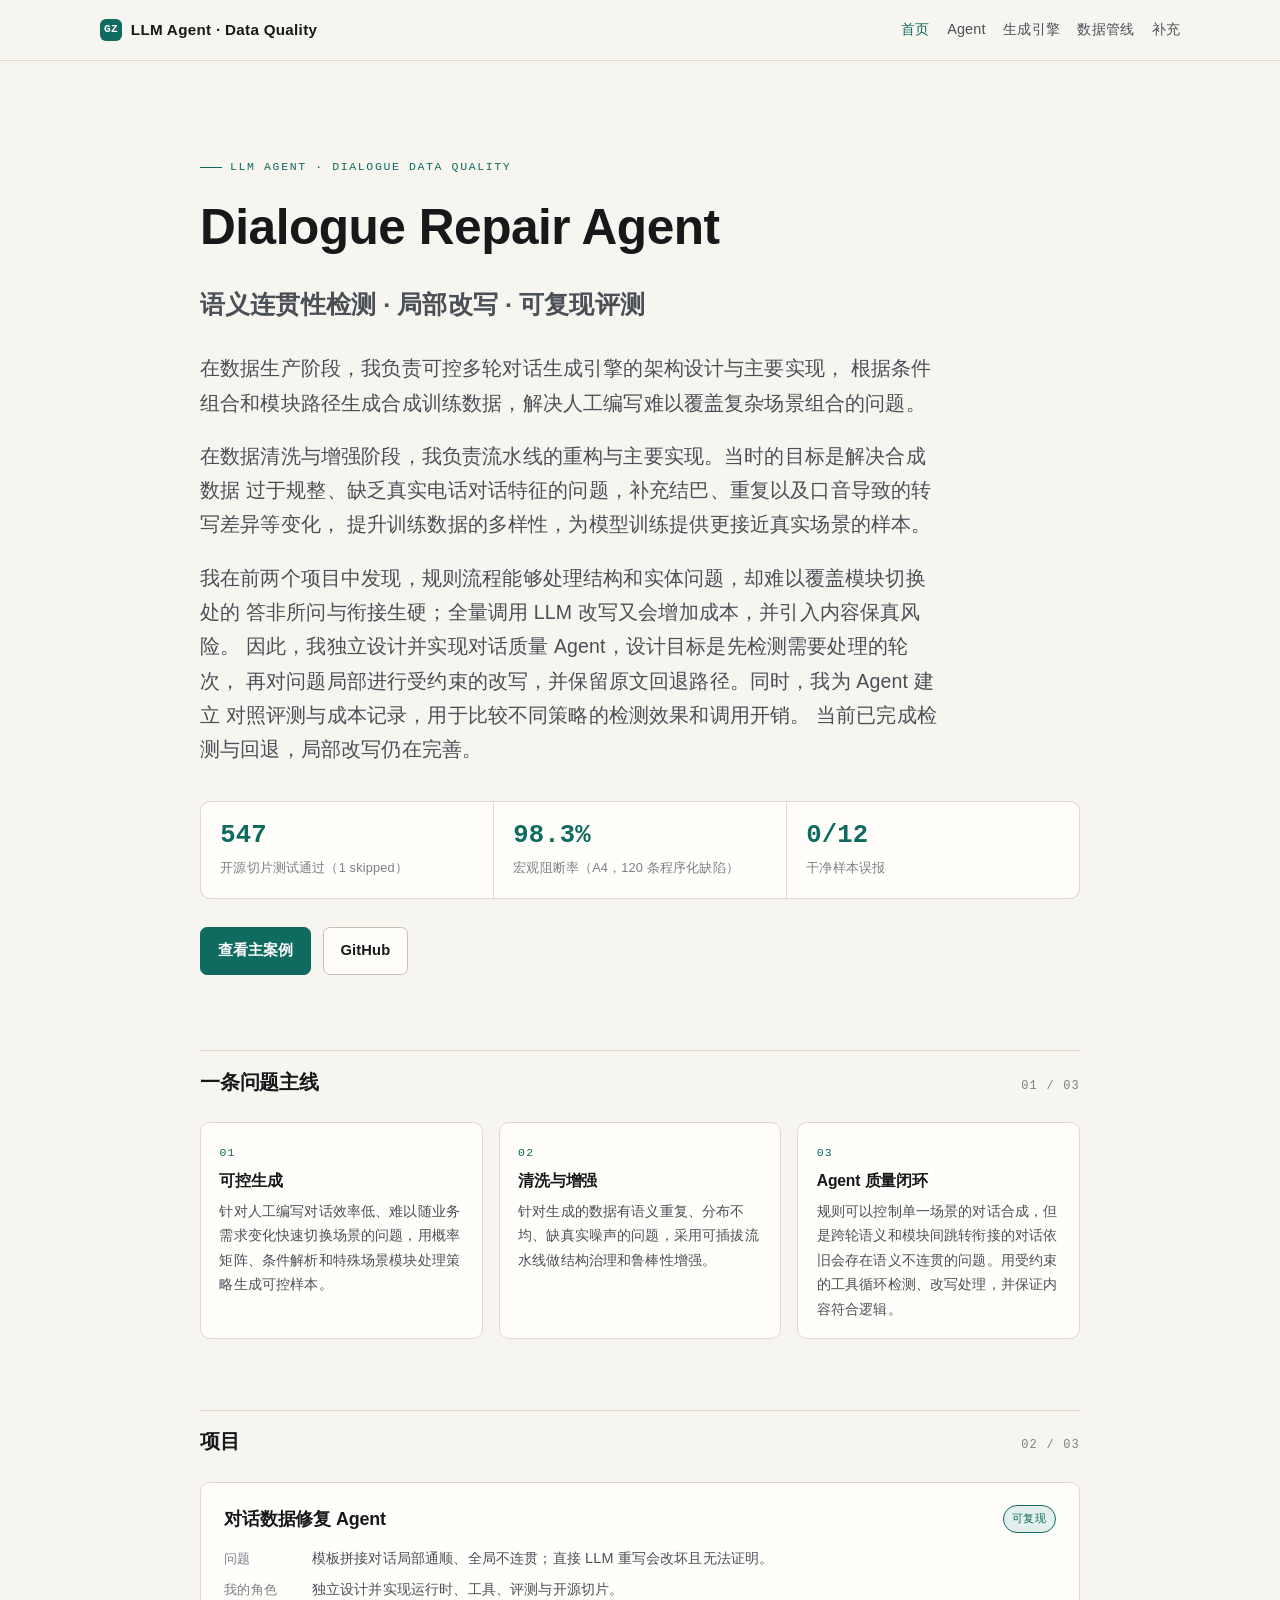
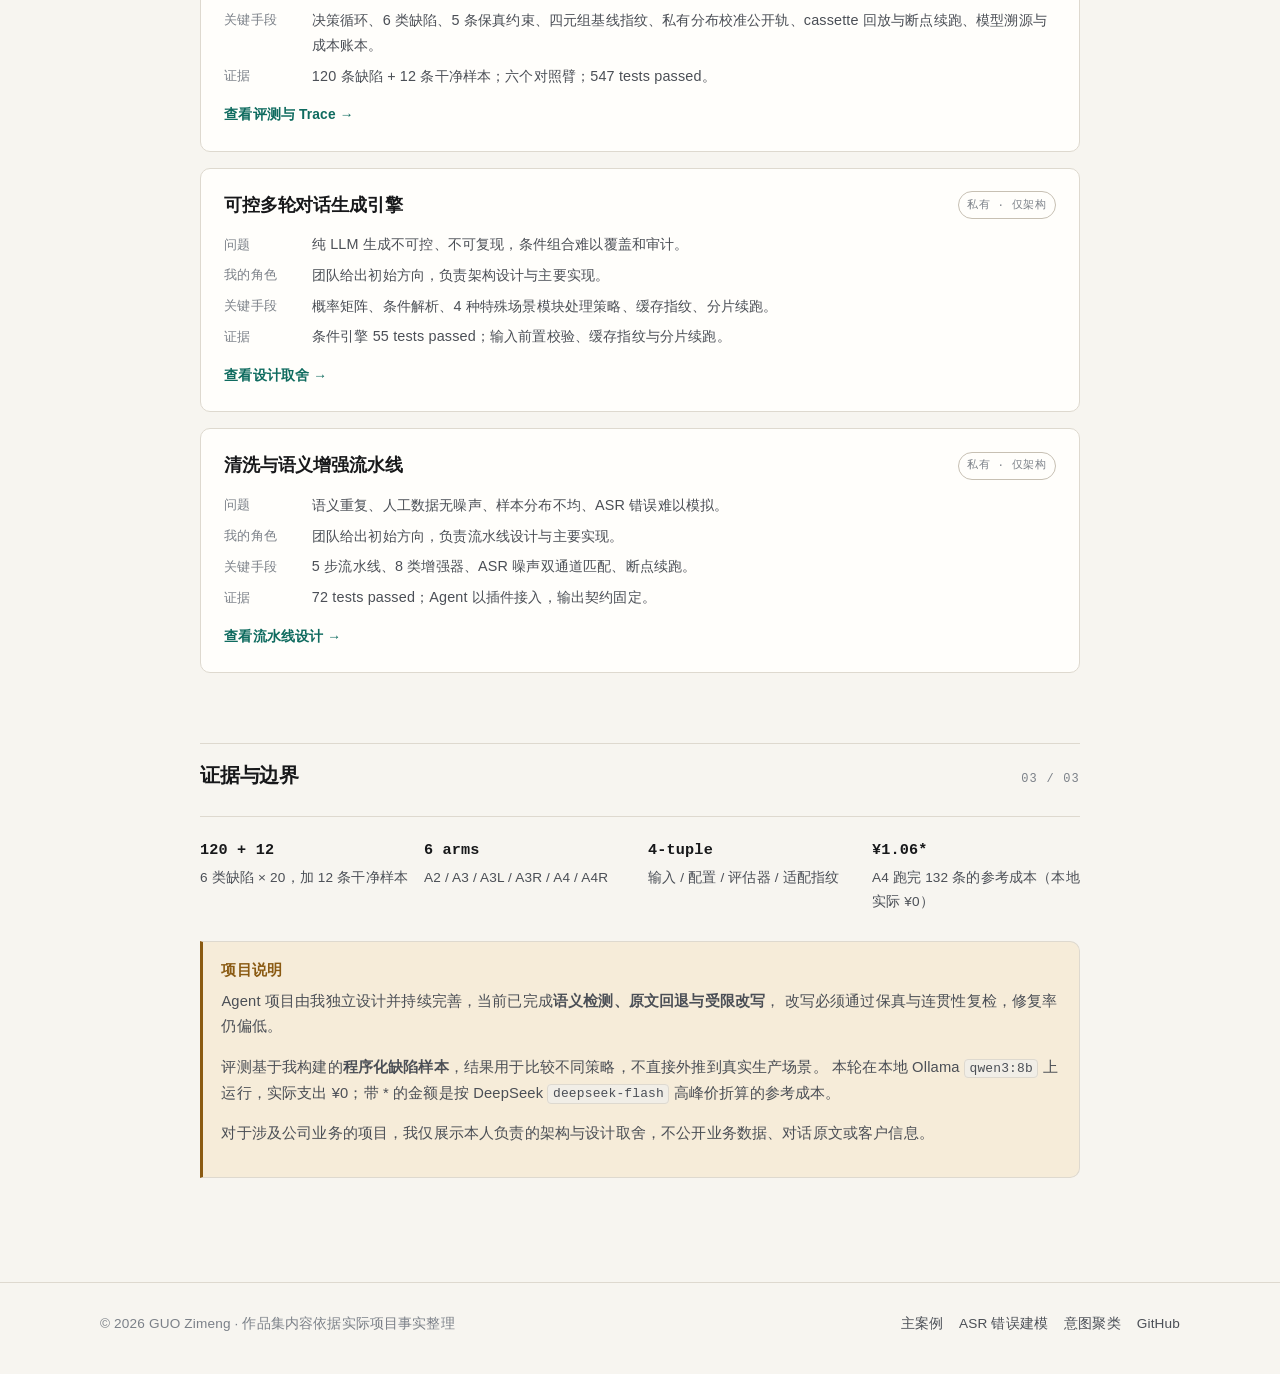
==== commit 15254b67: "docs: sync portfolio with E2 double-blind metrics" ====
--- a/index.html
+++ b/index.html
@@ -56,7 +56,7 @@
 
         <div class="stats" aria-label="关键结果">
           <div class="stat">
-            <div class="stat-value">531</div>
+            <div class="stat-value">547</div>
             <div class="stat-label">开源切片测试通过（1 skipped）</div>
           </div>
           <div class="stat">
@@ -119,7 +119,7 @@
               <dt>关键手段</dt>
               <dd>决策循环、6 类缺陷、5 条保真约束、四元组基线指纹、私有分布校准公开轨、cassette 回放与断点续跑、模型溯源与成本账本。</dd>
               <dt>证据</dt>
-              <dd>120 条缺陷 + 12 条干净样本；六个对照臂；531 tests passed。</dd>
+              <dd>120 条缺陷 + 12 条干净样本；六个对照臂；547 tests passed。</dd>
             </dl>
             <span class="card-more">查看评测与 Trace →</span>
           </a>
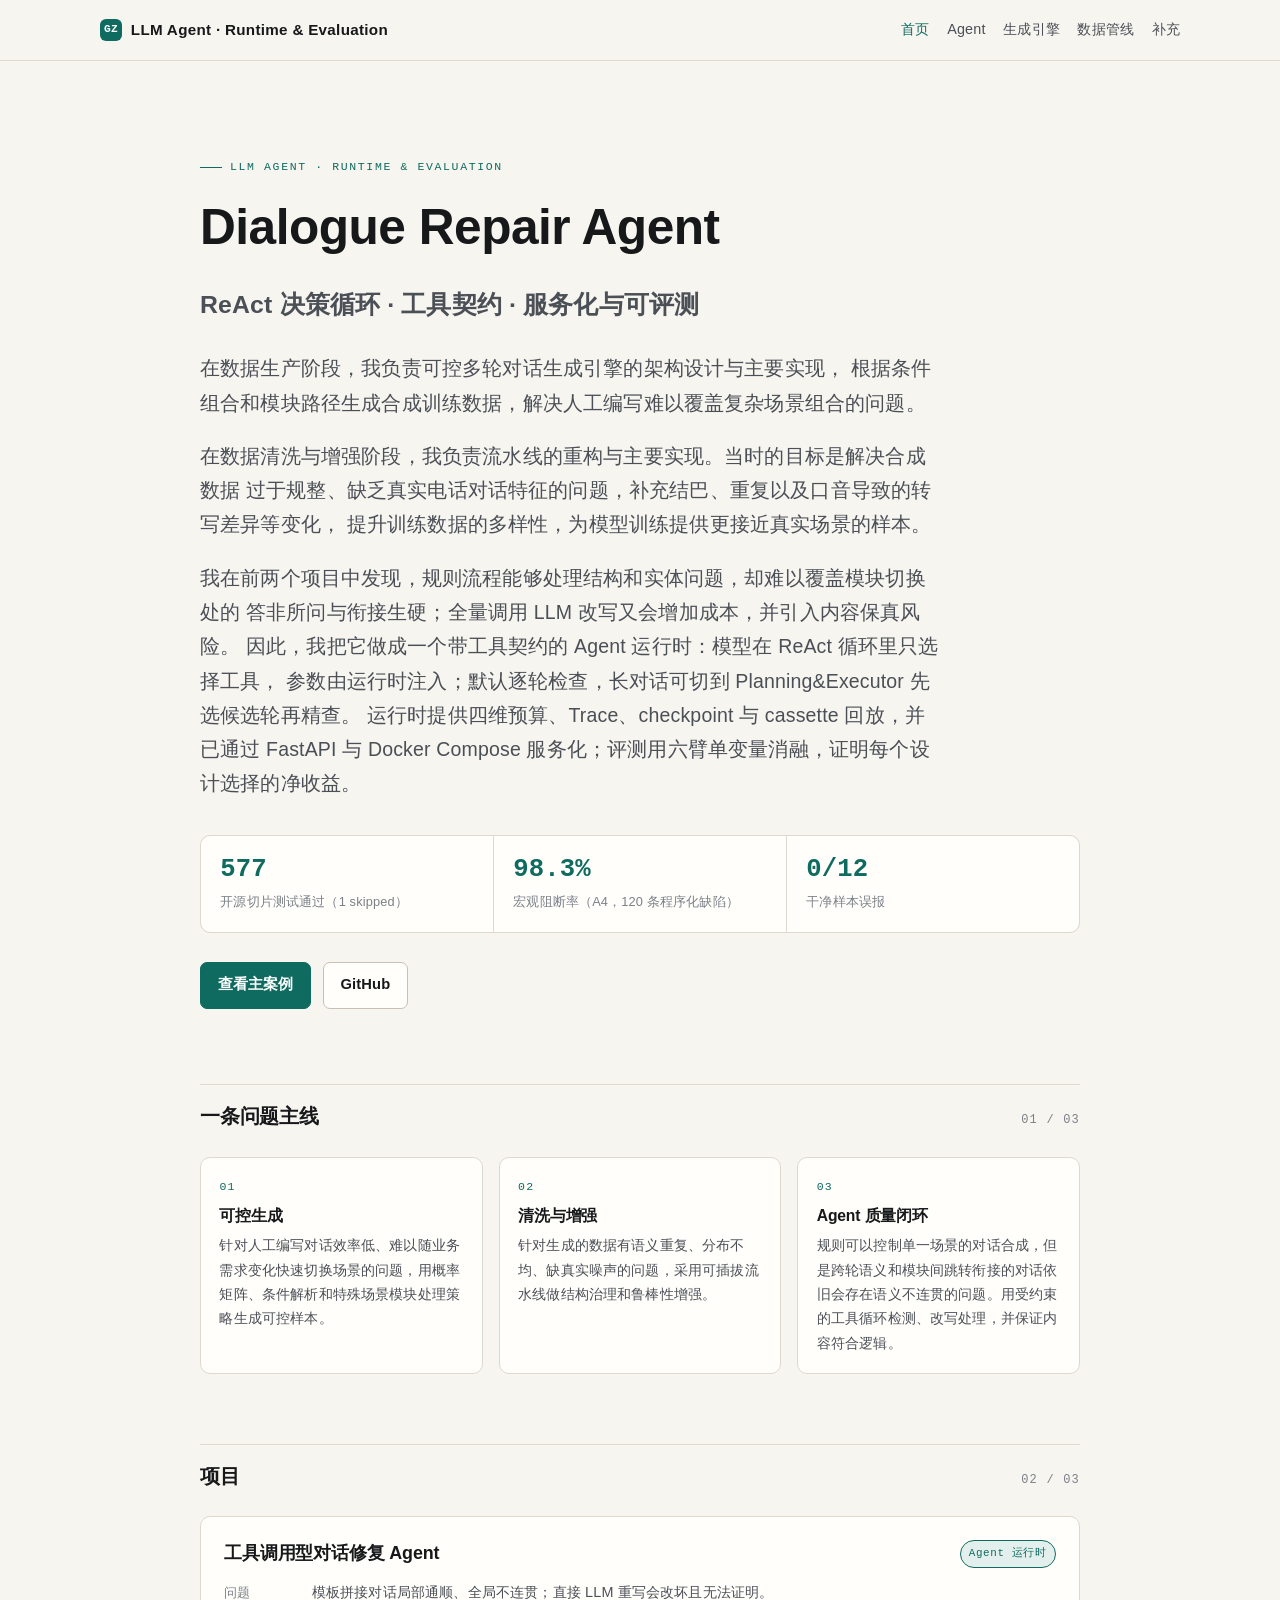
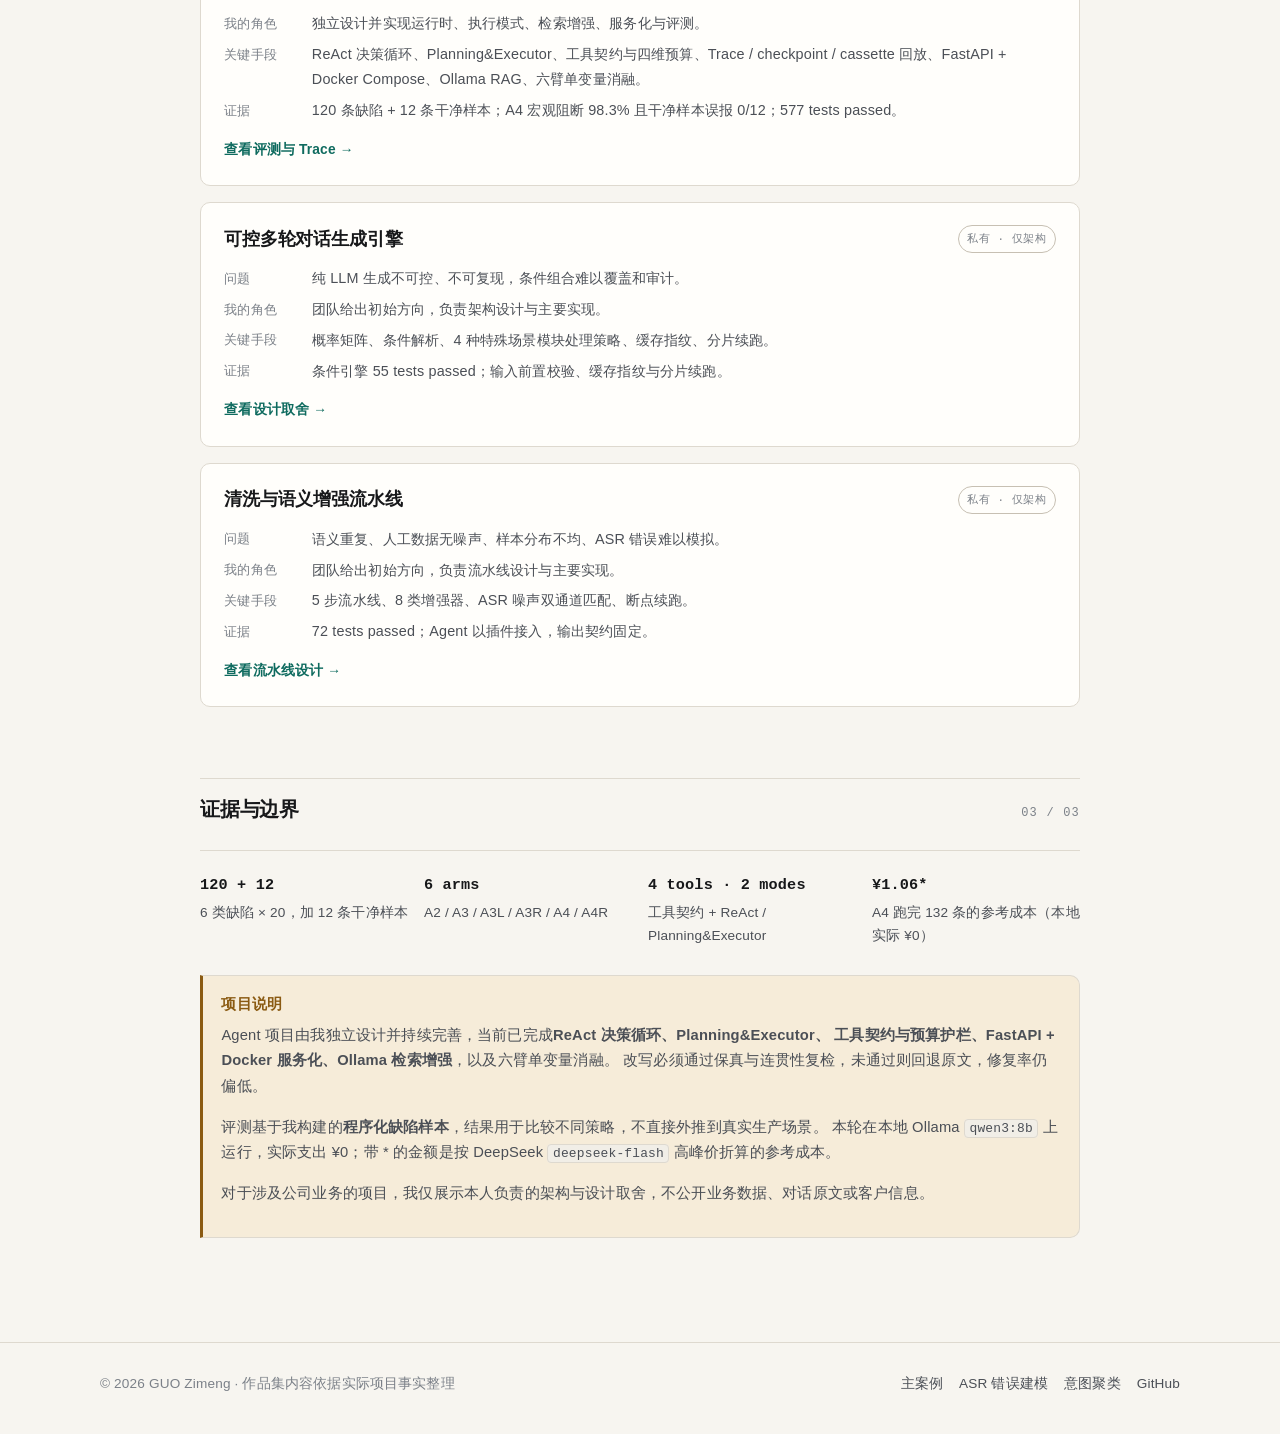
==== commit cbda38cd: "docs: reframe agent case around runtime, ReAct and service layer - agent case: rewrite narrative to " ====
--- a/index.html
+++ b/index.html
@@ -3,8 +3,8 @@
 <head>
   <meta charset="utf-8">
   <meta name="viewport" content="width=device-width, initial-scale=1">
-  <title>LLM Agent · 对话数据质量 | Portfolio</title>
-  <meta name="description" content="LLM Agent 工程作品集：可控多轮对话生成、训练数据清洗与增强、可复现评测的对话修复 Agent。">
+  <title>LLM Agent · Runtime &amp; Evaluation | Portfolio</title>
+  <meta name="description" content="LLM Agent 工程作品集：ReAct 决策循环与 Planning&amp;Executor、工具契约与预算护栏、FastAPI + Docker 服务化、Ollama RAG，以及六臂单变量消融评测。">
   <meta name="theme-color" content="#f7f5f0">
   <link rel="stylesheet" href="assets/css/site.css">
   <script src="assets/js/site.js" defer></script>
@@ -16,7 +16,7 @@
     <div class="wrap-wide">
       <a class="brand" href="index.html">
         <span class="brand-mark" aria-hidden="true">GZ</span>
-        <span>LLM Agent · Data Quality</span>
+        <span>LLM Agent · Runtime &amp; Evaluation</span>
       </a>
       <nav class="site-nav" aria-label="主导航">
         <a href="index.html" aria-current="page">首页</a>
@@ -31,9 +31,9 @@
   <main id="main">
     <section class="hero">
       <div class="wrap">
-        <p class="eyebrow">LLM Agent · Dialogue Data Quality</p>
+        <p class="eyebrow">LLM Agent · Runtime &amp; Evaluation</p>
         <h1>Dialogue Repair Agent</h1>
-        <p class="hero-subtitle">语义连贯性检测 · 局部改写 · 可复现评测</p>
+        <p class="hero-subtitle">ReAct 决策循环 · 工具契约 · 服务化与可评测</p>
         <div class="lede">
           <p>
             在数据生产阶段，我负责可控多轮对话生成引擎的架构设计与主要实现，
@@ -47,16 +47,16 @@
           <p>
             我在前两个项目中发现，规则流程能够处理结构和实体问题，却难以覆盖模块切换处的
             答非所问与衔接生硬；全量调用 LLM 改写又会增加成本，并引入内容保真风险。
-            因此，我独立设计并实现对话质量 Agent，设计目标是先检测需要处理的轮次，
-            再对问题局部进行受约束的改写，并保留原文回退路径。同时，我为 Agent 建立
-            对照评测与成本记录，用于比较不同策略的检测效果和调用开销。
-            当前已完成检测与回退，局部改写仍在完善。
+            因此，我把它做成一个带工具契约的 Agent 运行时：模型在 ReAct 循环里只选择工具，
+            参数由运行时注入；默认逐轮检查，长对话可切到 Planning&amp;Executor 先选候选轮再精查。
+            运行时提供四维预算、Trace、checkpoint 与 cassette 回放，并已通过 FastAPI 与
+            Docker Compose 服务化；评测用六臂单变量消融，证明每个设计选择的净收益。
           </p>
         </div>
 
         <div class="stats" aria-label="关键结果">
           <div class="stat">
-            <div class="stat-value">547</div>
+            <div class="stat-value">577</div>
             <div class="stat-label">开源切片测试通过（1 skipped）</div>
           </div>
           <div class="stat">
@@ -108,18 +108,18 @@
         <div class="cards">
           <a class="card" href="cases/agent/index.html">
             <div class="card-top">
-              <h3>对话数据修复 Agent</h3>
-              <span class="card-tag live">可复现</span>
+              <h3>工具调用型对话修复 Agent</h3>
+              <span class="card-tag live">Agent 运行时</span>
             </div>
             <dl>
               <dt>问题</dt>
               <dd>模板拼接对话局部通顺、全局不连贯；直接 LLM 重写会改坏且无法证明。</dd>
               <dt>我的角色</dt>
-              <dd>独立设计并实现运行时、工具、评测与开源切片。</dd>
+              <dd>独立设计并实现运行时、执行模式、检索增强、服务化与评测。</dd>
               <dt>关键手段</dt>
-              <dd>决策循环、6 类缺陷、5 条保真约束、四元组基线指纹、私有分布校准公开轨、cassette 回放与断点续跑、模型溯源与成本账本。</dd>
+              <dd>ReAct 决策循环、Planning&amp;Executor、工具契约与四维预算、Trace / checkpoint / cassette 回放、FastAPI + Docker Compose、Ollama RAG、六臂单变量消融。</dd>
               <dt>证据</dt>
-              <dd>120 条缺陷 + 12 条干净样本；六个对照臂；547 tests passed。</dd>
+              <dd>120 条缺陷 + 12 条干净样本；A4 宏观阻断 98.3% 且干净样本误报 0/12；577 tests passed。</dd>
             </dl>
             <span class="card-more">查看评测与 Trace →</span>
           </a>
@@ -172,15 +172,16 @@
         <div class="evidence">
           <div><b>120 + 12</b>6 类缺陷 × 20，加 12 条干净样本</div>
           <div><b>6 arms</b>A2 / A3 / A3L / A3R / A4 / A4R</div>
-          <div><b>4-tuple</b>输入 / 配置 / 评估器 / 适配指纹</div>
+          <div><b>4 tools · 2 modes</b>工具契约 + ReAct / Planning&amp;Executor</div>
           <div><b>¥1.06*</b>A4 跑完 132 条的参考成本（本地实际 ¥0）</div>
         </div>
 
         <div class="callout warn">
           <span class="callout-title">项目说明</span>
           <p>
-            Agent 项目由我独立设计并持续完善，当前已完成<strong>语义检测、原文回退与受限改写</strong>，
-            改写必须通过保真与连贯性复检，修复率仍偏低。
+            Agent 项目由我独立设计并持续完善，当前已完成<strong>ReAct 决策循环、Planning&amp;Executor、
+            工具契约与预算护栏、FastAPI + Docker 服务化、Ollama 检索增强</strong>，以及六臂单变量消融。
+            改写必须通过保真与连贯性复检，未通过则回退原文，修复率仍偏低。
           </p>
           <p>
             评测基于我构建的<strong>程序化缺陷样本</strong>，结果用于比较不同策略，不直接外推到真实生产场景。
